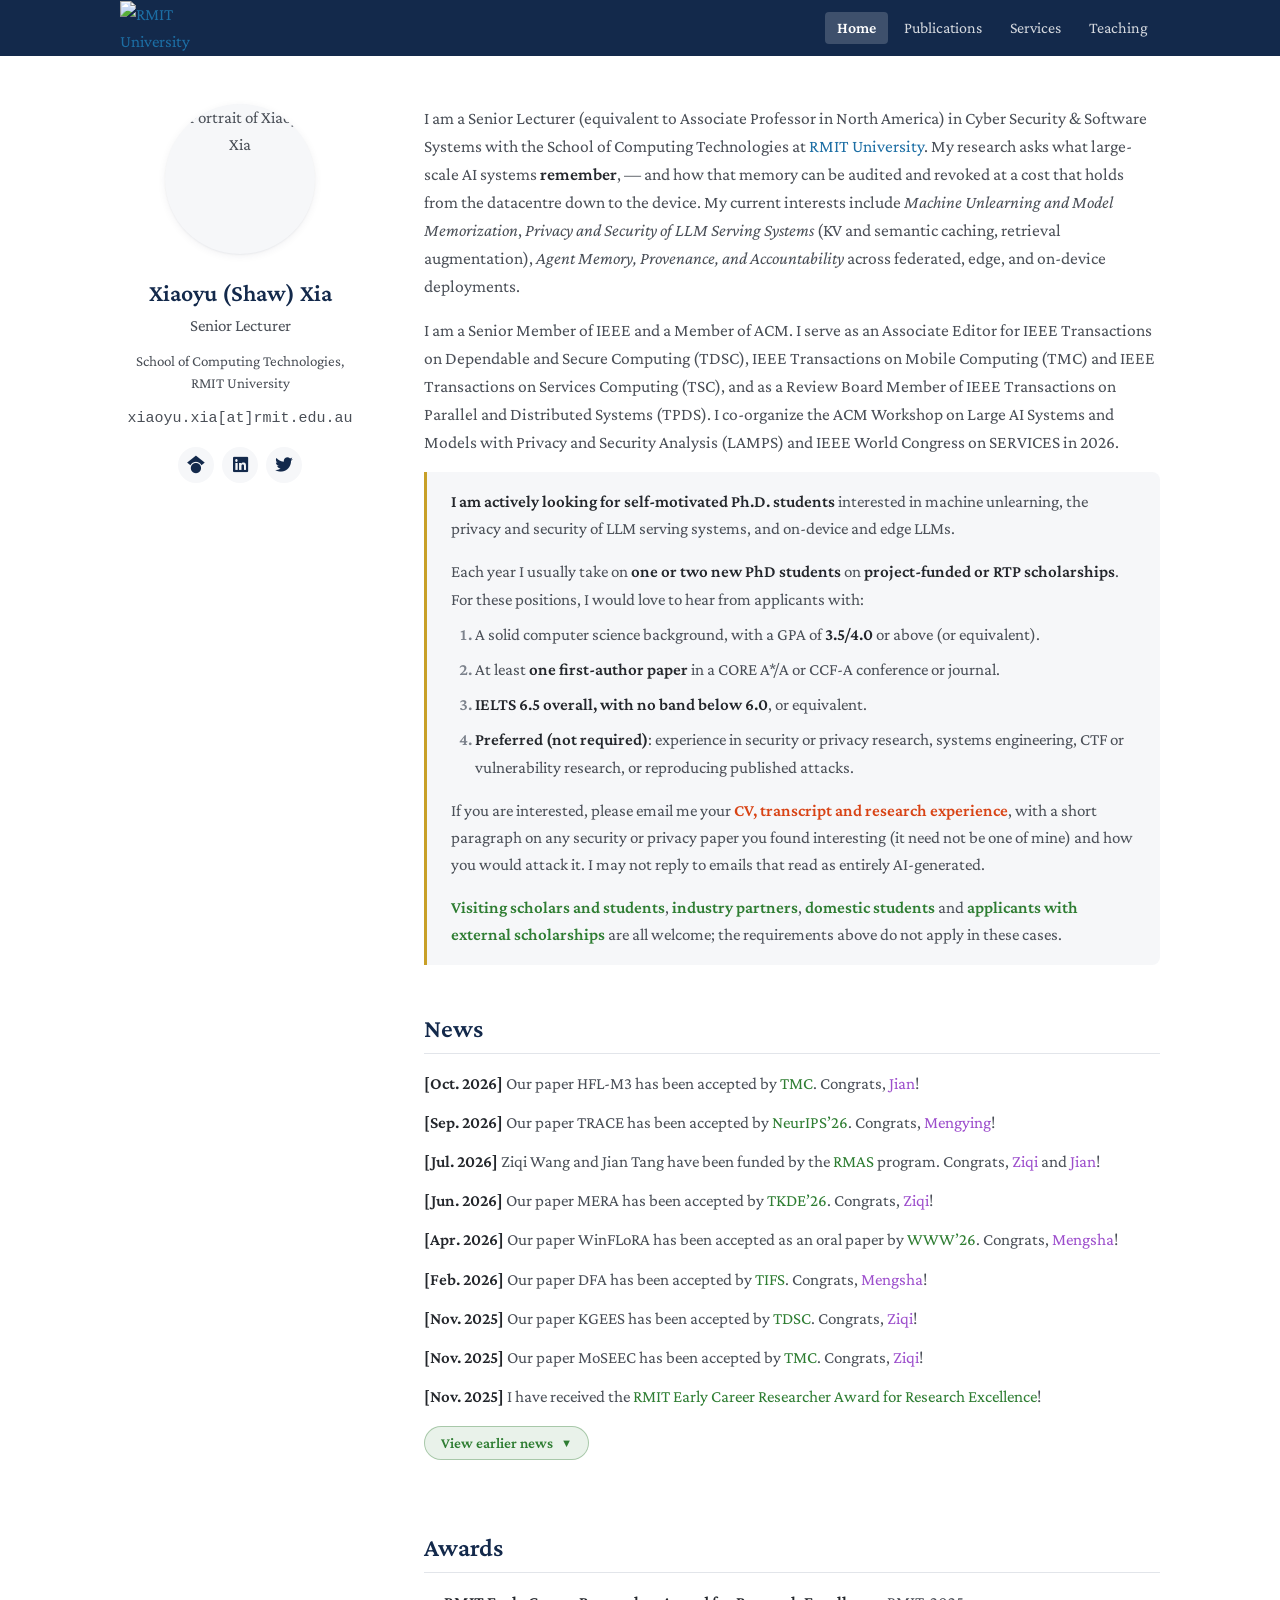
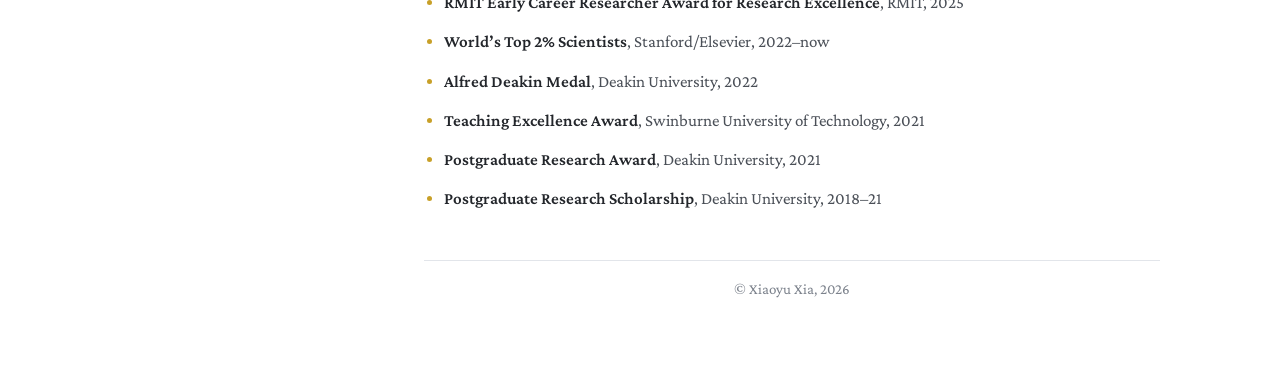
==== index.html @ c16c7c3e "student page" ====
<!DOCTYPE html>
<html lang="en-AU">
<head>
  <meta charset="utf-8">
  <meta http-equiv="X-UA-Compatible" content="IE=edge">
  <meta name="viewport" content="width=device-width, initial-scale=1">

  <title>Xiaoyu (Shaw) Xia</title>
  <meta name="description" content="Xiaoyu Xia is a Senior Lecturer at the School of Computing Technologies, RMIT University, working on system security and privacy, distributed systems, and edge computing.">
  <meta name="keywords" content="Xiaoyu Xia, Xia Xiaoyu, Shaw Xia, Xia Shaw, Xiaoyu (Shaw) Xia, RMIT University, edge computing, system security and privacy">
  <meta name="author" content="Xiaoyu Xia">

  <link rel="canonical" href="https://xiaoyushawxia.github.io/">
  <link rel="icon" type="image/png" href="./homepage_files/RMIT_coa.png">

  <link rel="preconnect" href="https://fonts.googleapis.com">
  <link rel="preconnect" href="https://fonts.gstatic.com" crossorigin>
  <link rel="stylesheet" href="https://fonts.googleapis.com/css2?family=Crimson+Pro:ital,wght@0,400;0,500;0,600;1,400;1,600&amp;family=Ubuntu+Mono&amp;display=swap">
  <link rel="stylesheet" href="https://cdnjs.cloudflare.com/ajax/libs/font-awesome/6.5.0/css/all.min.css">
  <link rel="stylesheet" href="./assets/css/site.css">

  <script>
    /* Applies a saved theme before first paint so there is no flash of the wrong palette. */
    (function () {
      try {
        var saved = localStorage.getItem('theme');
        if (saved === 'dark' || saved === 'light') {
          document.documentElement.setAttribute('data-theme', saved);
        }
      } catch (err) { /* storage blocked — fall back to the system preference */ }
    })();
  </script>
</head>

<body>
  <a class="skip-link" href="#main">Skip to main content</a>

  <nav class="topnav" aria-label="Main">
    <div class="topnav__inner">
      <div class="topnav__brands">
        <a class="topnav__brand" href="https://www.rmit.edu.au/" rel="noopener">
          <img src="./homepage_files/RMIT-white.png" alt="RMIT University">
        </a>
        <!-- SPARK-BRAND
        <a class="topnav__brand topnav__brand-spark" href="./people.html">
          <img src="./assets/brand/spark-nav.png" alt="SPARK Lab">
        </a>
        SPARK-BRAND -->
      </div>
      <div class="topnav__links">
        <a href="./index.html" aria-current="page">Home</a>
        <a href="./publications.html">Publications</a>
        <a href="./services.html">Services</a>
        <a href="./teaching.html">Teaching</a>
        <!-- SPARK-NAV
        <a href="./people.html">Students</a>
        SPARK-NAV -->
        <button type="button" class="theme-toggle" id="themeToggle" hidden
                aria-label="Switch colour theme" title="Switch colour theme">
          <svg class="theme-toggle__icon theme-toggle__icon--moon" viewBox="0 0 24 24" aria-hidden="true">
            <path d="M20 14.5A8.5 8.5 0 0 1 9.5 4a8.5 8.5 0 1 0 10.5 10.5Z"/>
          </svg>
          <svg class="theme-toggle__icon theme-toggle__icon--sun" viewBox="0 0 24 24" aria-hidden="true">
            <circle cx="12" cy="12" r="4.2"/>
            <path d="M12 2.6v2.2M12 19.2v2.2M4.2 12H2M22 12h-2.2M6.3 6.3 4.8 4.8M19.2 19.2l-1.5-1.5M17.7 6.3l1.5-1.5M4.8 19.2l1.5-1.5"/>
          </svg>
        </button>
      </div>
    </div>
  </nav>

  <div class="wrapper">

    <aside class="profile">
      <span class="profile__avatar">
        <img src="./homepage_files/xiaoyu_xia_square.jpeg" alt="Portrait of Xiaoyu Xia" width="150" height="150">
      </span>

      <h1 class="profile__name">Xiaoyu (Shaw) Xia</h1>
      <p class="profile__role">Senior Lecturer</p>

      <p class="profile__affiliation">
        School of Computing Technologies,<br>
        <a href="https://www.rmit.edu.au/" rel="noopener">RMIT University</a>
      </p>

      <p class="profile__email">
        <a href="mailto:xiaoyu.xia@rmit.edu.au">xiaoyu.xia[at]rmit.edu.au</a>
      </p>

      <div class="social-icons">
        <a href="https://scholar.google.com.au/citations?hl=en&amp;user=v-6hODoAAAAJ" rel="noopener" aria-label="Google Scholar">
          <i class="fab fa-google-scholar" aria-hidden="true"></i>
        </a>
        <a href="https://www.linkedin.com/in/xiaoyu-shaw-xia-9a0b56bb/" rel="noopener" aria-label="LinkedIn">
          <i class="fab fa-linkedin" aria-hidden="true"></i>
        </a>
        <a href="https://x.com/xiaoyu_shaw_xia" rel="noopener" aria-label="X (Twitter)">
          <i class="fab fa-twitter" aria-hidden="true"></i>
        </a>
      </div>

      <!-- Sits in the sidebar on wide screens; visitor-map.js moves it to the
           end of the main column on narrow ones, where the sidebar stacks on top. -->
      <section class="visitor-map" id="visitorMap" aria-labelledby="visitors" hidden>
        <h2 class="visitor-map__title" id="visitors">Visitors</h2>
        <figure class="visitor-map__canvas" data-visitor-canvas></figure>
        <ol class="visitor-map__ranking" data-visitor-ranking></ol>
      </section>
    </aside>

    <main class="content" id="main">

      <p class="lead">
        I am a Senior Lecturer (equivalent to Associate Professor in North America) in Cyber Security 
        &amp; Software Systems with the School of Computing Technologies at <a href="https://www.rmit.edu.au/" 
        rel="noopener">RMIT University</a>. My research asks what large-scale AI systems <strong>remember</strong>, 
        — and how that memory can be audited and revoked at a cost that holds from the datacentre down to the device. 
        My current interests include <em>Machine Unlearning and Model Memorization</em>, <em>Privacy and Security of LLM 
        Serving Systems</em> (KV and semantic caching, retrieval augmentation), <em>Agent Memory, Provenance, and 
        Accountability</em> across federated, edge, and on-device deployments.
      </p>

      <p class="lead">
        I am a Senior Member of IEEE and a Member of ACM. I serve as an Associate Editor for IEEE
        Transactions on Dependable and Secure Computing (TDSC), IEEE Transactions on Mobile Computing
        (TMC) and IEEE Transactions on Services Computing (TSC), and as a Review Board Member of IEEE
        Transactions on Parallel and Distributed Systems (TPDS). I co-organize the ACM Workshop on
        Large AI Systems and Models with Privacy and Security Analysis (LAMPS) and IEEE World Congress 
        on SERVICES in 2026.
      </p>

      <div class="callout">
        <p>
          <strong>I am actively looking for self-motivated Ph.D. students</strong> interested in
          machine unlearning, the privacy and security of LLM serving systems, and on-device and
          edge LLMs.
        </p>

        <p class="callout__lead">
          Each year I usually take on <strong>one or two new PhD students</strong> on
          <strong>project-funded or RTP scholarships</strong>. For these positions, I would love to
          hear from applicants with:
        </p>

        <ol class="callout__list">
          <li>A solid computer science background, with a GPA of <strong>3.5/4.0</strong> or above (or equivalent).</li>
          <li>At least <strong>one first-author paper</strong> in a CORE A*/A or CCF-A conference or journal.</li>
          <li><strong>IELTS 6.5 overall, with no band below 6.0</strong>, or equivalent.</li>
          <li><strong>Preferred (not required)</strong>: experience in security or privacy research, systems engineering, CTF or vulnerability research, or reproducing published attacks.</li>
        </ol>

        <p>
          If you are interested, please email me your
          <strong class="alert">CV, transcript and research experience</strong>, with a short
          paragraph on any security or privacy paper you found interesting (it need not be one of
          mine) and how you would attack it. I may not reply to emails that read as entirely
          AI-generated.
        </p>

        <p>
          <strong class="venue">Visiting scholars and students</strong>,
          <strong class="venue">industry partners</strong>,
          <strong class="venue">domestic students</strong> and
          <strong class="venue">applicants with external scholarships</strong> are all
          welcome; the requirements above do not apply in these cases.
        </p>
      </div>

      <h2 class="section-title" id="news">News</h2>

      <ul class="news-list">
        <li><span class="date">[Oct. 2026]</span> Our paper HFL-M3 has been accepted by <span class="venue">TMC</span>. Congrats, <span class="person">Jian</span>!</li>
        <li><span class="date">[Sep. 2026]</span> Our paper TRACE has been accepted by <span class="venue">NeurIPS&rsquo;26</span>. Congrats, <span class="person">Mengying</span>!</li>
        <li><span class="date">[Jul. 2026]</span> Ziqi Wang and Jian Tang have been funded by the <span class="venue">RMAS</span> program. Congrats, <span class="person">Ziqi</span> and <span class="person">Jian</span>!</li>
        <!-- <li><span class="date">[Jun. 2026]</span> I am invited to serve as a PC member for <span class="venue">USENIX Security&rsquo;27</span>.</li> -->
        <li><span class="date">[Jun. 2026]</span> Our paper MERA has been accepted by <span class="venue">TKDE&rsquo;26</span>. Congrats, <span class="person">Ziqi</span>!</li>
        <!-- <li><span class="date">[Jun. 2026]</span> I am invited to serve as an Artifact Evaluation Committee member for <span class="venue">NDSS&rsquo;27</span>.</li> -->
        <li><span class="date">[Apr. 2026]</span> Our paper WinFLoRA has been accepted as an oral paper by <span class="venue">WWW&rsquo;26</span>. Congrats, <span class="person">Mengsha</span>!</li>
        <li><span class="date">[Feb. 2026]</span> Our paper DFA has been accepted by <span class="venue">TIFS</span>. Congrats, <span class="person">Mengsha</span>!</li>
        <!-- <li><span class="date">[Dec. 2025]</span> I am invited to serve as a publicity chair for <span class="venue">IEEE Service Congress&rsquo;26</span>.</li> -->
        <li><span class="date">[Nov. 2025]</span> Our paper KGEES has been accepted by <span class="venue">TDSC</span>. Congrats, <span class="person">Ziqi</span>!</li>
        <!-- <li><span class="date">[Nov. 2025]</span> I am invited to serve as a committee member of the ISOC Fellowship Review Committee for <span class="venue">NDSS&rsquo;26</span>.</li> -->
        <li><span class="date">[Nov. 2025]</span> Our paper MoSEEC has been accepted by <span class="venue">TMC</span>. Congrats, <span class="person">Ziqi</span>!</li>
        <li><span class="date">[Nov. 2025]</span> I have received the <span class="venue">RMIT Early Career Researcher Award for Research Excellence</span>!</li>
      </ul>

      <div id="news-extra">
        <ul class="news-list">
          <!-- <li><span class="date">[Sep. 2025]</span> I am invited to serve as a PC member for <span class="venue">WWW&rsquo;26</span>.</li> -->
          <li><span class="date">[Sep. 2025]</span> I am again named in the <span class="venue">World&rsquo;s Top 2% Scientists</span> list for Distributed Computing.</li>
          <li><span class="date">[Sep. 2025]</span> Our TPDS&rsquo;23 paper CHEESE was selected for the <span class="venue">IEEE Communications Society Best Readings</span> in Privacy Preservation for Machine Learning!</li>
          <!-- <li><span class="date">[Aug. 2025]</span> I am invited to serve as a PC member for <span class="venue">PoPETS/PETS&rsquo;26</span>.</li> -->
          <li><span class="date">[Jul. 2025]</span> Our paper has been accepted by <span class="venue">RAID&rsquo;25</span>. Congrats, <span class="person">Jiachen</span>!</li>
          <!-- <li><span class="date">[May 2025]</span> I am invited to serve as a PC member for <span class="venue">RAID&rsquo;25</span>.</li> -->
          <!-- <li><span class="date">[Dec. 2024]</span> Our <strong>Discovery Project</strong> has been approved by the <span class="venue">Australian Research Council</span>!</li> -->
          <li><span class="date">[Sep. 2024]</span> I am again named in the <span class="venue">World&rsquo;s Top 2% Scientists</span> list for Distributed Computing.</li>
          <li><span class="date">[Sep. 2024]</span> Our paper has been accepted by <span class="venue">IEEE Symposium on Security and Privacy (Oakland)&rsquo;25</span>.</li>
          <!-- <li><span class="date">[Aug. 2024]</span> I am invited to serve as a PC member for <span class="venue">ACM The Web Conference (WWW)&rsquo;25</span>.</li> -->
          <li><span class="date">[Aug. 2024]</span> Our paper has been accepted by <span class="venue">IEEE Transactions on Mobile Computing (TMC)</span>.</li>
          <li><span class="date">[Feb. 2024]</span> Our paper has been accepted as an oral paper by <span class="venue">ACM The Web Conference (WWW)&rsquo;24</span>. Congrats, <span class="person">Ziqi</span>!</li>
        </ul>
      </div>

      <button type="button" id="newsToggle" class="news-toggle" aria-expanded="false" aria-controls="news-extra">
        <span id="newsToggleText">View earlier news</span>
        <span class="chevron" aria-hidden="true">&#9660;</span>
      </button>

      <h2 class="section-title" id="awards">Awards</h2>

      <ul class="stack-list">
        <li><strong>RMIT Early Career Researcher Award for Research Excellence</strong>, RMIT, 2025</li>
        <li><strong>World&rsquo;s Top 2% Scientists</strong>, Stanford/Elsevier, 2022&ndash;now</li>
        <li><strong>Alfred Deakin Medal</strong>, Deakin University, 2022</li>
        <li><strong>Teaching Excellence Award</strong>, Swinburne University of Technology, 2021</li>
        <li><strong>Postgraduate Research Award</strong>, Deakin University, 2021</li>
        <li><strong>Postgraduate Research Scholarship</strong>, Deakin University, 2018&ndash;21</li>
      </ul>

      <!-- <h2 class="section-title" id="fundings">Funded Projects</h2>

      <ul class="stack-list">
        <li><strong>Chief Investigator</strong> &middot; Privacy-aware intelligent digital twin for secure critical infrastructures. ARC Discovery Project (DP250100582, $506,636.00), Australia, 2025&ndash;27.</li>
        <li><strong>Partnership Investigator</strong> &middot; Empowering Vietnamese shrimp farming with AIoT for climate-resilient disease management. Vietnam Thematic Research Grant (VND 452,154,470.00), 2026&ndash;27.</li>
        <li><strong>Chief Investigator</strong> &middot; Med-Safe App. RMIT Blue Sky Scheme ($20,000), 2025.</li>
        <li><strong>Lead Chief Investigator</strong> &middot; Optimizing collaborative learning at the constrained edge with privacy awareness. CSIRO&ndash;RMIT Research Masters Project, Australia, 2024&ndash;25.</li>
        <li><strong>Lead Chief Investigator</strong> &middot; Enabling machine unlearning on resource-constrained devices. CCSRI SEED Funding, RMIT Centre for Cyber Security Research and Innovation, Australia, 2024.</li>
        <li><strong>Chief Investigator</strong> &middot; Empowering female cybersecurity leaders: bridging the gender gap in cybersecurity education (0000000051). Advance HE Global Impact Grants, United Kingdom, 2023&ndash;24.</li>
        <li><strong>Lead Chief Investigator</strong> &middot; Cost-effective and secure data management in edge computing. University of Southern Queensland, Australia, 2022.</li>
      </ul> -->

      <footer class="site-footer">
        <p>&copy; Xiaoyu Xia, 2026</p>
      </footer>

    </main>
  </div>

  <script src="./assets/js/visitor-map.js" defer></script>
  <script src="./assets/js/site.js" defer></script>


  <script src="./assets/js/theme.js" defer></script>

  <!-- Google tag (gtag.js) -->
  <script async src="https://www.googletagmanager.com/gtag/js?id=G-73HCP89TG6"></script>
  <script>
    window.dataLayer = window.dataLayer || [];
    function gtag() { dataLayer.push(arguments); }
    gtag('js', new Date());
    gtag('config', 'G-73HCP89TG6');
  </script>

</body>
</html>
---- assets/css/site.css ----
/* ==========================================================================
   site.css — Xiaoyu (Shaw) Xia · academic homepage
   --------------------------------------------------------------------------
   1. Design tokens
   2. Reset & base typography
   3. Top navigation
   4. Page layout (nav + sidebar + content)
   5. Profile sidebar
   6. Content blocks (headings, lists, news, awards)
   7. Publications
   8. Analytics widget
   9. Footer & utilities
   ========================================================================== */

/* ==========================================================================
   1. Design tokens
   ========================================================================== */

:root {
  /* Brand */
  --brand:          #13294b;   /* RMIT navy — nav, headings */
  --brand-soft:     #1f4374;
  --accent:         #c8a028;   /* muted gold — rules, markers */
  --link:           #1c6ea4;
  --link-hover:     #0d4b76;
  --heading:        #13294b;   /* headings & section titles */
  --spark:          #0f3d1f;   /* SPARK Lab green */
  --icon:           #13294b;   /* social icons */

  /* Ink & surfaces */
  --ink:            #4a4f57;
  --ink-strong:     #23262b;
  --ink-muted:      #7c828c;
  --surface:        #ffffff;
  --surface-2:      #f6f7f9;
  --surface-3:      #eef0f4;
  --border:         #e2e5ea;

  /* Semantic accents used in the news list */
  --venue:          #2e7d32;   /* venue / good news */
  --person:         #9c4dcc;   /* student names */
  --alert:          #d84315;   /* call-outs */

  /* Spacing scale (4 px base) */
  --space-1: 0.25rem;
  --space-2: 0.5rem;
  --space-3: 0.75rem;
  --space-4: 1rem;
  --space-5: 1.5rem;
  --space-6: 2rem;
  --space-7: 3rem;
  --space-8: 4rem;

  /* Structure */
  --page-max:   1120px;
  --gutter:     clamp(1rem, 4vw, 2.5rem);
  --sidebar-w:  240px;
  --column-gap: clamp(2rem, 5vw, 4.5rem);
  --nav-h:      56px;

  /* Shape & depth */
  --radius-sm: 4px;
  --radius:    8px;
  --radius-lg: 14px;
  --shadow-1:  0 1px 2px rgba(19, 41, 75, 0.06), 0 2px 8px rgba(19, 41, 75, 0.06);
  --shadow-2:  0 4px 10px rgba(19, 41, 75, 0.10), 0 12px 28px rgba(19, 41, 75, 0.10);

  /* Type */
  --font-body: "Crimson Pro", Georgia, "Times New Roman", serif;
  --font-mono: "Ubuntu Mono", ui-monospace, SFMono-Regular, Menlo, monospace;
  --leading:   1.6;

  color-scheme: light;
}

/*
 * Dark palette.
 *
 * The same declarations are needed under two different conditions, and CSS has
 * no way to share them across a media query and a plain selector, so the block
 * is written twice — keep the two copies in sync:
 *
 *   1. the media query serves visitors who have not picked a theme (it steps
 *      aside as soon as someone explicitly chooses light);
 *   2. the attribute selector serves an explicit choice made with the toggle,
 *      which assets/js/theme.js stores in localStorage.
 */
@media (prefers-color-scheme: dark) {
  :root:not([data-theme="light"]) {
    --brand:      #0f1723;
    --brand-soft: #1b2a3f;
    --accent:     #d9b44a;
    --link:       #56b6e6;
    --link-hover: #85cbf0;
    --heading:    #56b6e6;
    --icon:       #56b6e6;
    --spark:      #7fc08f;

    --ink:        #c9ccd3;
    --ink-strong: #eef0f4;
    --ink-muted:  #8b919b;
    --surface:    #1b1c24;
    --surface-2:  #22242e;
    --surface-3:  #2a2d39;
    --border:     #333644;

    --venue:      #6cc16f;
    --person:     #c58ae8;
    --alert:      #ff8a65;

    --shadow-1: 0 1px 2px rgba(0, 0, 0, 0.35), 0 2px 8px rgba(0, 0, 0, 0.30);
    --shadow-2: 0 4px 10px rgba(0, 0, 0, 0.40), 0 12px 28px rgba(0, 0, 0, 0.35);

    color-scheme: dark;
  }
}

:root[data-theme="dark"] {
    --brand:      #0f1723;
    --brand-soft: #1b2a3f;
    --accent:     #d9b44a;
    --link:       #56b6e6;
    --link-hover: #85cbf0;
    --heading:    #56b6e6;
    --icon:       #56b6e6;
    --spark:      #7fc08f;

    --ink:        #c9ccd3;
    --ink-strong: #eef0f4;
    --ink-muted:  #8b919b;
    --surface:    #1b1c24;
    --surface-2:  #22242e;
    --surface-3:  #2a2d39;
    --border:     #333644;

    --venue:      #6cc16f;
    --person:     #c58ae8;
    --alert:      #ff8a65;

    --shadow-1: 0 1px 2px rgba(0, 0, 0, 0.35), 0 2px 8px rgba(0, 0, 0, 0.30);
    --shadow-2: 0 4px 10px rgba(0, 0, 0, 0.40), 0 12px 28px rgba(0, 0, 0, 0.35);

    color-scheme: dark;
}

/* ==========================================================================
   2. Reset & base typography
   ========================================================================== */

*,
*::before,
*::after { box-sizing: border-box; }

html { -webkit-text-size-adjust: 100%; }

body {
  margin: 0;
  padding-top: var(--nav-h);
  background-color: var(--surface);
  color: var(--ink);
  font-family: var(--font-body);
  font-size: 1.0625rem;      /* 17px */
  font-weight: 400;
  line-height: var(--leading);
  -webkit-font-smoothing: antialiased;
}

h1, h2, h3, h4, h5, h6 {
  color: var(--heading);
  font-weight: 600;
  line-height: 1.25;
  margin: 0;
  text-wrap: balance;
}

p { margin: 0 0 var(--space-4); }

ul, ol { margin: 0 0 var(--space-5); padding-left: 1.35em; }

li { margin-bottom: var(--space-2); }
li:last-child { margin-bottom: 0; }

li::marker { color: var(--accent); }

strong { color: var(--ink-strong); font-weight: 600; }

em { font-style: italic; }

a {
  color: var(--link);
  text-decoration: none;
  transition: color 0.15s ease;
}

a:hover,
a:focus-visible { color: var(--link-hover); text-decoration: underline; }

img { max-width: 100%; height: auto; }

hr {
  border: 0;
  height: 1px;
  background: var(--border);
  margin: var(--space-6) 0;
}

code, pre { font-family: var(--font-mono); }

:focus-visible {
  outline: 2px solid var(--link);
  outline-offset: 2px;
  border-radius: var(--radius-sm);
}

.skip-link {
  position: absolute;
  left: -9999px;
  top: 0;
  z-index: 1000;
  padding: var(--space-2) var(--space-4);
  background: var(--surface);
  border: 1px solid var(--border);
  border-radius: 0 0 var(--radius) 0;
}

.skip-link:focus {
  left: 0;
}

/* ==========================================================================
   3. Top navigation
   ========================================================================== */

.topnav {
  position: fixed;
  inset: 0 0 auto 0;
  z-index: 999;
  height: var(--nav-h);
  background-color: var(--brand);
  box-shadow: 0 1px 0 rgba(255, 255, 255, 0.06);
}

.topnav__inner {
  max-width: var(--page-max);
  height: 100%;
  margin-inline: auto;
  padding-inline: var(--gutter);
  display: flex;
  align-items: center;
  justify-content: space-between;
  gap: var(--space-4);
}

.topnav__brands {
  display: flex;
  align-items: center;
  gap: var(--space-4);
}

.topnav__brand { display: inline-flex; align-items: center; }

.topnav__brand img { width: 84px; display: block; }

/* The SPARK mark sits beside the RMIT logo, separated by a hairline rule. */
.topnav__brand-spark {
  padding-left: var(--space-4);
  border-left: 1px solid rgba(255, 255, 255, 0.22);
  opacity: 0.92;
  transition: opacity 0.15s ease;
}

.topnav__brand-spark:hover { opacity: 1; }

.topnav__brand-spark img { width: auto; height: 17px; }

.topnav__links {
  display: flex;
  align-items: center;
  gap: var(--space-1);
}

.topnav__links a {
  color: rgba(255, 255, 255, 0.82);
  white-space: nowrap;
  font-size: 1rem;
  line-height: 1;
  padding: var(--space-2) var(--space-3);
  border-radius: var(--radius-sm);
  transition: background-color 0.15s ease, color 0.15s ease;
}

.topnav__links a:hover,
.topnav__links a:focus-visible {
  background-color: rgba(255, 255, 255, 0.14);
  color: #fff;
  text-decoration: none;
}

.topnav__links a[aria-current="page"] {
  background-color: rgba(255, 255, 255, 0.18);
  color: #fff;
  font-weight: 600;
}

/* Theme toggle ----------------------------------------------------------- */

.theme-toggle {
  display: inline-flex;
  align-items: center;
  justify-content: center;
  width: 2rem;
  height: 2rem;
  margin-left: var(--space-2);
  padding: 0;
  color: rgba(255, 255, 255, 0.82);
  background: transparent;
  border: 0;
  border-radius: var(--radius-sm);
  cursor: pointer;
  transition: background-color 0.15s ease, color 0.15s ease;
}

/* The class sets display, so it has to opt back out when the button is hidden. */
.theme-toggle[hidden] { display: none; }

.theme-toggle:hover,
.theme-toggle:focus-visible {
  background-color: rgba(255, 255, 255, 0.14);
  color: #fff;
}

.theme-toggle__icon {
  width: 1.05rem;
  height: 1.05rem;
  fill: none;
  stroke: currentColor;
  stroke-width: 1.8;
  stroke-linecap: round;
  stroke-linejoin: round;
}

.theme-toggle__icon--moon { fill: currentColor; stroke: none; }

/* Show the icon for the theme the button would switch *to*. */
.theme-toggle__icon--sun { display: none; }

@media (prefers-color-scheme: dark) {
  :root:not([data-theme="light"]) .theme-toggle__icon--sun  { display: block; }
  :root:not([data-theme="light"]) .theme-toggle__icon--moon { display: none; }
}

:root[data-theme="dark"] .theme-toggle__icon--sun  { display: block; }
:root[data-theme="dark"] .theme-toggle__icon--moon { display: none; }
:root[data-theme="light"] .theme-toggle__icon--sun  { display: none; }
:root[data-theme="light"] .theme-toggle__icon--moon { display: block; }

/* Space gets tight once the SPARK Lab entry joins the links: drop the RMIT
   logo first, then the SPARK mark, before the links themselves are squeezed. */
@media (max-width: 1000px) {
  .topnav__brand:not(.topnav__brand-spark) { display: none; }
  .topnav__brand-spark { padding-left: 0; border-left: 0; }
}

@media (max-width: 700px) {
  .topnav__brands { display: none; }
  .topnav__inner { justify-content: center; }
  .topnav__links a { padding: var(--space-2) var(--space-2); font-size: 0.95rem; }
}

@media (max-width: 560px) {
  /* "SPARK Lab" is the first thing to give when the bar runs out of room. */
  .nav-word { display: none; }
}

@media (max-width: 440px) {
  .topnav__links a { padding: var(--space-2) 5px; font-size: 0.875rem; }
}

/* ==========================================================================
   4. Page layout
   ========================================================================== */

.wrapper {
  max-width: var(--page-max);
  margin-inline: auto;
  padding: var(--space-7) var(--gutter) var(--space-8);
  display: grid;
  grid-template-columns: var(--sidebar-w) minmax(0, 1fr);
  column-gap: var(--column-gap);
  align-items: start;
}

.content { min-width: 0; }

/*
 * Pages that stand on their own — the SPARK Lab page — drop the profile
 * sidebar. Narrower than the full 1120px so the prose keeps a sane measure.
 */
.wrapper--full {
  grid-template-columns: minmax(0, 1fr);
  max-width: 900px;
}

/* The publication list carries wider rows and a wider filter bar. */
.wrapper--wide { max-width: 1000px; }

.content > :first-child { margin-top: 0; }

@media (max-width: 900px) {
  .wrapper {
    grid-template-columns: minmax(0, 1fr);
    row-gap: var(--space-6);
    padding-top: var(--space-6);
  }
}

/* ==========================================================================
   5. Profile sidebar
   ========================================================================== */

.profile {
  position: sticky;
  top: calc(var(--nav-h) + var(--space-6));
  text-align: center;
}

.profile__avatar {
  display: inline-block;
  width: 150px;
  height: 150px;
  margin-bottom: var(--space-4);
  border-radius: 50%;
  overflow: hidden;
  box-shadow: var(--shadow-1);
  background: var(--surface-2);
}

.profile__avatar img {
  width: 100%;
  height: 100%;
  object-fit: cover;
  display: block;
}

.profile__name {
  font-size: 1.5rem;
  font-weight: 600;
  margin-bottom: var(--space-1);
}

.profile__role {
  color: var(--ink);
  font-size: 1.0625rem;
  margin-bottom: var(--space-3);
}

.profile__affiliation {
  font-size: 0.9375rem;
  line-height: 1.45;
  margin-bottom: var(--space-3);
}

.profile__affiliation a { color: inherit; }
.profile__affiliation a:hover { color: var(--link); }

.profile__email {
  font-family: var(--font-mono);
  font-size: 0.9375rem;
  word-break: break-word;
  margin-bottom: var(--space-4);
}

.profile__email a { color: var(--ink); }
.profile__email a:hover { color: var(--link); }

.social-icons {
  display: flex;
  justify-content: center;
  gap: var(--space-2);
}

.social-icons a {
  display: inline-flex;
  align-items: center;
  justify-content: center;
  width: 2.25rem;
  height: 2.25rem;
  border-radius: 50%;
  color: var(--icon);
  font-size: 1.1rem;
  background: var(--surface-2);
  transition: transform 0.15s ease, background-color 0.15s ease, color 0.15s ease;
}

.social-icons a:hover,
.social-icons a:focus-visible {
  transform: translateY(-2px);
  background: var(--surface-3);
  color: var(--link-hover);
  text-decoration: none;
}

@media (max-width: 900px) {
  .profile {
    position: static;
    padding-bottom: var(--space-6);
    border-bottom: 1px solid var(--border);
  }
  .profile__avatar { width: 128px; height: 128px; }
}

/* ==========================================================================
   6. Content blocks
   ========================================================================== */

.section-title {
  font-size: 1.6rem;
  margin: var(--space-7) 0 var(--space-4);
  padding-bottom: var(--space-2);
  border-bottom: 1px solid var(--border);
}

.section-title:first-child { margin-top: 0; }

.subsection-title {
  font-size: 1.15rem;
  margin: var(--space-6) 0 var(--space-3);
}

.lead { font-size: 1.09375rem; }

.page-byline {
  margin: calc(-1 * var(--space-2)) 0 var(--space-5);
  color: var(--ink-muted);
  font-size: 1rem;
}

.page-byline a { color: var(--ink-strong); font-weight: 600; }
.page-byline a:hover { color: var(--link); }

.callout {
  margin: 0 0 var(--space-5);
  padding: var(--space-4) var(--space-5);
  background: var(--surface-2);
  border-left: 3px solid var(--accent);
  border-radius: 0 var(--radius) var(--radius) 0;
}

.callout > :last-child { margin-bottom: 0; }

.callout__lead { margin-bottom: var(--space-2); }

.callout__list {
  margin: 0 0 var(--space-4);
  padding-left: 1.4em;
}

.callout__list li { margin-bottom: var(--space-2); }
.callout__list li::marker { color: var(--ink-muted); font-weight: 600; }

/* Inline semantic accents (replace former inline colour styles) */
.venue  { color: var(--venue); }
.person { color: var(--person); }
.alert  { color: var(--alert); }
.date   { color: var(--ink-strong); font-weight: 600; white-space: nowrap; }

/* News list ------------------------------------------------------------- */

.news-list { list-style: none; padding-left: 0; margin-bottom: var(--space-4); }

.news-list li {
  margin-bottom: var(--space-3);
  padding-left: var(--space-5);
  text-indent: calc(-1 * var(--space-5));
}

.news-toggle {
  display: inline-flex;
  align-items: center;
  gap: var(--space-2);
  margin-bottom: var(--space-5);
  padding: var(--space-2) var(--space-4);
  font-family: inherit;
  font-size: 0.9375rem;
  font-weight: 600;
  color: var(--venue);
  background: color-mix(in srgb, var(--venue) 10%, transparent);
  border: 1px solid color-mix(in srgb, var(--venue) 35%, transparent);
  border-radius: 999px;
  cursor: pointer;
  transition: background-color 0.15s ease, color 0.15s ease;
}

.news-toggle:hover {
  color: #fff;
  background: var(--venue);
}

.news-toggle .chevron {
  font-size: 0.7rem;
  transition: transform 0.2s ease;
}

.news-toggle[aria-expanded="true"] .chevron { transform: rotate(180deg); }

#news-extra { display: none; }
#news-extra.is-open { display: block; }

/* Plain reference lists (awards, funding, services, teaching) ------------ */

.stack-list { padding-left: 1.15em; }

.stack-list li { margin-bottom: var(--space-3); }

/* ==========================================================================
   7. Publications
   ========================================================================== */

.pub-scholar {
  font-family: var(--font-body);
  font-size: 0.9375rem;
  font-weight: 500;
  white-space: nowrap;
  padding: 0.15em 0.7em;
  border: 1px solid var(--border);
  border-radius: 999px;
  vertical-align: middle;
}

.pub-scholar:hover {
  border-color: var(--link);
  text-decoration: none;
}

.section-title { display: flex; flex-wrap: wrap; align-items: baseline; gap: var(--space-3); }

.publications { margin-bottom: var(--space-6); }

.publications ol.bibliography {
  list-style: none;
  padding: 0;
  margin: 0;
}

.publications ol.bibliography > li { margin-bottom: var(--space-4); }

.pub-row {
  display: grid;
  grid-template-columns: 240px minmax(0, 1fr);
  gap: var(--space-5);
  align-items: center;
  padding: var(--space-4);
  border: 1px solid transparent;
  border-radius: var(--radius-lg);
  transition: background-color 0.15s ease, border-color 0.15s ease, box-shadow 0.15s ease;
}

.pub-row:hover {
  background: var(--surface-2);
  border-color: var(--border);
  box-shadow: var(--shadow-1);
}

.pub-thumb { position: relative; }

.pub-thumb .teaser {
  display: block;
  width: 100%;
  aspect-ratio: 16 / 9;
  object-fit: contain;
  padding: 4px;
  background: var(--surface-2);
  border: 1px solid var(--border);
  border-radius: var(--radius);
}

.badge {
  position: absolute;
  top: var(--space-2);
  left: var(--space-2);
  display: inline-block;
  padding: 0.2em 0.55em;
  font-family: var(--font-body);
  font-size: 0.75rem;
  font-weight: 700;
  line-height: 1.3;
  letter-spacing: 0.02em;
  color: #fff;
  background-color: var(--brand-soft);
  border-radius: var(--radius-sm);
  box-shadow: var(--shadow-1);
  white-space: nowrap;
}

.pub-meta { min-width: 0; }

.pub-meta > * { margin: 0; }

.pub-meta .title {
  font-size: 1.0625rem;
  font-weight: 600;
  color: var(--ink-strong);
  line-height: 1.35;
  margin-bottom: var(--space-1);
}

.pub-meta .title a { color: inherit; }
.pub-meta .title a:hover { color: var(--link); }

.pub-meta .author {
  font-size: 0.96875rem;
  line-height: 1.5;
  margin-bottom: var(--space-1);
}

.pub-meta .author strong { color: var(--ink-strong); }

.pub-meta .periodical {
  font-size: 0.9375rem;
  color: var(--ink-muted);
}

.pub-links {
  margin-top: var(--space-2);
  display: flex;
  flex-wrap: wrap;
  gap: var(--space-2);
}

.pub-links a.btn {
  font-size: 0.85rem;
  line-height: 1;
  padding: 0.35em 0.7em;
  color: var(--ink);
  border: 1px solid var(--border);
  border-radius: 999px;
}

.pub-links a.btn:hover {
  color: var(--link);
  border-color: var(--link);
  text-decoration: none;
}

@media (max-width: 700px) {
  .pub-row {
    grid-template-columns: minmax(0, 1fr);
    gap: var(--space-3);
  }
  .pub-thumb .teaser { aspect-ratio: 16 / 8; }
}

/* Topic filter ----------------------------------------------------------- */

.pub-filter {
  margin: 0 0 var(--space-6);
  padding: var(--space-4) var(--space-5);
  background: var(--surface-2);
  border-radius: var(--radius-lg);
}

.pub-filter[hidden] { display: none; }

.pub-filter__row {
  display: grid;
  grid-template-columns: minmax(0, max-content) minmax(0, 1fr);
  align-items: baseline;
  gap: var(--space-2) var(--space-4);
  padding: var(--space-2) 0;
  border-bottom: 1px solid var(--border);
}

.pub-filter__row:last-of-type { border-bottom: 0; }

.pub-filter__chips {
  display: flex;
  flex-wrap: wrap;
  gap: 6px;
}

.pub-filter__chips--note {
  color: var(--ink-muted);
  font-size: 0.9375rem;
  align-self: center;
}

.pub-filter__pillar,
.pub-filter__chip {
  font-family: inherit;
  font-size: 0.9375rem;
  line-height: 1.3;
  text-align: left;
  color: var(--ink);
  background: transparent;
  border: 1px solid var(--border);
  border-radius: 999px;
  padding: 0.32em 0.8em;
  cursor: pointer;
  transition: color 0.15s ease, background-color 0.15s ease, border-color 0.15s ease;
}

.pub-filter__pillar {
  justify-self: start;
  white-space: nowrap;
  font-weight: 600;
  color: var(--heading);
  border-color: transparent;
  padding-left: 0.5em;
}

.pub-filter__pillar:hover,
.pub-filter__chip:hover {
  border-color: var(--link);
  color: var(--link);
}

.pub-filter__pillar.is-active,
.pub-filter__chip.is-active {
  color: #fff;
  background: var(--brand-soft);
  border-color: var(--brand-soft);
}

@media (prefers-color-scheme: dark) {
  :root:not([data-theme="light"]) .pub-filter__pillar.is-active,
  :root:not([data-theme="light"]) .pub-filter__chip.is-active {
    color: var(--surface);
    background: var(--link);
    border-color: var(--link);
  }
}

:root[data-theme="dark"] .pub-filter__pillar.is-active,
:root[data-theme="dark"] .pub-filter__chip.is-active {
  color: var(--surface);
  background: var(--link);
  border-color: var(--link);
}

.pub-filter__count {
  font-variant-numeric: tabular-nums;
  opacity: 0.75;
}

.pub-filter__count::before { content: "("; }
.pub-filter__count::after  { content: ")"; }

.pub-filter__status {
  margin: var(--space-3) 0 0;
  font-size: 0.9375rem;
  color: var(--ink-muted);
}

.pub-filter__status:empty { display: none; }

@media (max-width: 700px) {
  .pub-filter { padding: var(--space-3) var(--space-4); }
  .pub-filter__row { grid-template-columns: minmax(0, 1fr); }
  .pub-filter__pillar { padding-left: 0.85em; }
}

/* Topic tags on each entry ----------------------------------------------- */

.pub-topics {
  display: flex;
  flex-wrap: wrap;
  gap: var(--space-2);
}

.pub-topic {
  font-size: 0.8125rem;
  line-height: 1.4;
  color: var(--ink-muted);
  padding: 0.1em 0.6em;
  border: 1px solid var(--border);
  border-radius: 999px;
}

.pub-topic-section[hidden],
.pub-pillar[hidden],
.pub-venue-view[hidden] { display: none; }

/* Default view: the same papers listed by venue type (built by publications.js). */
.pub-venue:first-child .pillar-title { margin-top: var(--space-2); }
.publications .pub-venue ol.bibliography { margin-top: var(--space-4); }

/* Pillar and topic headings ---------------------------------------------- */

.page-theme {
  margin: 0 0 var(--space-5);
  padding: var(--space-4) var(--space-5);
  background: var(--surface-2);
  border-left: 3px solid var(--accent);
  border-radius: 0 var(--radius) var(--radius) 0;
}

.page-theme__label {
  margin: 0 0 var(--space-1);
  font-size: 0.8125rem;
  font-weight: 600;
  letter-spacing: 0.09em;
  text-transform: uppercase;
  color: var(--ink-muted);
}

.page-theme__name {
  margin: 0;
  font-size: 1.3rem;
  font-weight: 600;
  line-height: 1.25;
  color: var(--heading);
}

.page-theme__span {
  margin: var(--space-1) 0 0;
  font-size: 0.9375rem;
  color: var(--ink-muted);
}

.pillar-title {
  font-size: 1.25rem;
  letter-spacing: 0.04em;
  text-transform: uppercase;
  color: var(--ink-muted);
  margin: var(--space-7) 0 0;
  padding-bottom: var(--space-2);
  border-bottom: 2px solid var(--border);
}

.pillar-sub {
  margin: var(--space-2) 0 0;
  color: var(--ink-muted);
  font-size: 0.9375rem;
  font-style: italic;
}

.pub-pillar:first-child .pillar-title { margin-top: var(--space-2); }

.pub-topic-section .subsection-title {
  font-size: 1.15rem;
  margin: var(--space-5) 0 var(--space-3);
}

/* "also: ..." marks a paper that belongs to a second topic as well. */
.pub-topics { margin-top: var(--space-2); }

/* ==========================================================================
   7b. SPARK Lab page
   ========================================================================== */

.lab-hero {
  margin-bottom: var(--space-7);
  padding-bottom: var(--space-6);
  border-bottom: 1px solid var(--border);
}

.lab-hero__logo {
  display: block;
  margin-bottom: var(--space-5);
}

.lab-hero__logo img {
  display: block;
  width: 100%;
  max-width: 340px;
  height: auto;
}

.lab-hero__blurb {
  margin: 0;
  font-size: 1.09375rem;
  max-width: 60ch;
}

/* Research themes ------------------------------------------------------- */

.theme-grid {
  display: grid;
  grid-template-columns: repeat(auto-fit, minmax(190px, 1fr));
  gap: var(--space-4);
  list-style: none;
  margin: 0 0 var(--space-6);
  padding: 0;
}

.theme {
  margin: 0;
  padding: var(--space-4) var(--space-5);
  background: var(--surface-2);
  border-radius: var(--radius-lg);
  border-top: 3px solid var(--spark);
}

.theme__name {
  margin: 0 0 var(--space-2);
  font-size: 1.05rem;
  letter-spacing: 0.06em;
  text-transform: uppercase;
  color: var(--spark);
}

.theme p {
  margin: 0;
  font-size: 0.96875rem;
}

/* Members --------------------------------------------------------------- */

.lab-lead {
  margin: 0 0 var(--space-3);
  font-size: 0.8125rem;
  font-weight: 600;
  letter-spacing: 0.09em;
  text-transform: uppercase;
  color: var(--ink-muted);
}

/* A sub-heading that follows a grid (e.g. "Visiting Students" under Students). */
.member-grid + .lab-lead { margin-top: var(--space-6); }

.member-grid {
  display: grid;
  grid-template-columns: repeat(auto-fill, minmax(180px, 1fr));
  gap: var(--space-5);
  list-style: none;
  margin: 0 0 var(--space-6);
  padding: 0;
}

.member {
  margin: 0;
  text-align: center;
}

/* The group lead reads better as one wide card than as a lone grid cell. */
.member-grid--lead { grid-template-columns: minmax(0, 1fr); }

.member-grid--lead .member {
  display: grid;
  grid-template-columns: 112px minmax(0, 1fr);
  grid-template-rows: repeat(4, auto);
  align-content: center;
  column-gap: var(--space-5);
  text-align: left;
  padding: var(--space-5);
  background: var(--surface-2);
  border-radius: var(--radius-lg);
}

.member-grid--lead .member__photo {
  grid-column: 1;
  grid-row: 1 / -1;
  align-self: center;
  margin: 0;
}

.member-grid--lead .member__name,
.member-grid--lead .member__role,
.member-grid--lead .member__focus,
.member-grid--lead .member__links { grid-column: 2; }

.member-grid--lead .member__links { justify-content: flex-start; }

@media (max-width: 560px) {
  .member-grid--lead .member {
    grid-template-columns: minmax(0, 1fr);
    grid-template-rows: auto;
    justify-items: center;
    text-align: center;
    row-gap: var(--space-2);
  }
  .member-grid--lead .member__photo,
  .member-grid--lead .member__name,
  .member-grid--lead .member__role,
  .member-grid--lead .member__focus,
  .member-grid--lead .member__links {
    grid-column: 1;
    grid-row: auto;
  }
  .member-grid--lead .member__links { justify-content: center; }
}

.member__photo {
  display: block;
  width: 112px;
  height: 112px;
  margin: 0 auto var(--space-3);
  border-radius: 50%;
  object-fit: cover;
  background: var(--surface-2);
  box-shadow: var(--shadow-1);
}

.member__name {
  margin: 0 0 2px;
  font-size: 1.0625rem;
  font-weight: 600;
}

.member__name a { color: inherit; }
.member__name a:hover { color: var(--link); }

.member__role {
  margin: 0 0 var(--space-2);
  font-size: 0.9375rem;
  color: var(--ink-muted);
}

.member__focus {
  margin: 0;
  font-size: 0.9375rem;
  line-height: 1.45;
}

.member__links {
  display: flex;
  justify-content: center;
  gap: var(--space-3);
  margin: var(--space-2) 0 0;
  font-size: 0.875rem;
}

/* Alumni ---------------------------------------------------------------- */

.alumni-list {
  list-style: none;
  margin: 0 0 var(--space-6);
  padding: 0;
}

.alumnus {
  display: grid;
  grid-template-columns: minmax(140px, auto) minmax(0, 1fr);
  gap: 0 var(--space-4);
  margin: 0;
  padding: var(--space-3) 0;
  border-bottom: 1px solid var(--border);
}

.alumnus:last-child { border-bottom: 0; }

.alumnus__name { font-weight: 600; color: var(--ink-strong); }

.alumnus__detail { font-size: 0.96875rem; }

.alumnus__next {
  grid-column: 2;
  font-size: 0.9375rem;
  color: var(--ink-muted);
}

.alumnus--empty {
  display: block;
  color: var(--ink-muted);
  border-bottom: 0;
  padding-top: 0;
}

@media (max-width: 560px) {
  .alumnus { grid-template-columns: minmax(0, 1fr); }
  .alumnus__next { grid-column: 1; }
}

/* ==========================================================================
   8. Visitor map
   ========================================================================== */

.visitor-map {
  --map-ocean:  #f3f6fa;
  --map-land:   #dde3ec;
  --map-border: #f3f6fa;
  --map-bubble: var(--link);
  margin-bottom: var(--space-6);
}

@media (prefers-color-scheme: dark) {
  :root:not([data-theme="light"]) .visitor-map {
    --map-ocean:  #1f212b;
    --map-land:   #333849;
    --map-border: #1f212b;
  }
}

:root[data-theme="dark"] .visitor-map {
    --map-ocean:  #1f212b;
    --map-land:   #333849;
    --map-border: #1f212b;
}

.visitor-map__note {
  margin: 0;
  color: var(--ink-muted);
  font-size: 0.8125rem;
  line-height: 1.45;
}

.visitor-map__note code {
  padding: 0 0.3em;
  font-size: 0.95em;
  background: var(--surface-3);
  border-radius: var(--radius-sm);
  word-break: break-all;
}

/*
 * A narrow vertical block: heading, map, then the top-ten list. On wide
 * screens it sits under the profile in the sidebar; below 900px the script
 * moves it to the end of the main column.
 */
.visitor-map { text-align: left; }
.profile .visitor-map { margin: var(--space-7) 0 0; }

.visitor-map__title {
  margin: 0 0 var(--space-3);
  padding-bottom: var(--space-2);
  border-bottom: 1px solid var(--border);
  font-size: 0.8125rem;
  font-weight: 600;
  letter-spacing: 0.09em;
  text-transform: uppercase;
  color: var(--ink-muted);
}

.visitor-map__canvas {
  margin: 0;
  padding: var(--space-1);
  background: var(--map-ocean);
  border-radius: var(--radius);
}

.visitor-map__svg { display: block; width: 100%; height: auto; }

.visitor-map__land { fill: var(--map-land); }

.visitor-map__borders {
  fill: none;
  stroke: var(--map-border);
  stroke-width: 0.8;
  stroke-linejoin: round;
}

.visitor-map__bubble {
  fill: var(--map-bubble);
  fill-opacity: 0.55;
  stroke: var(--map-bubble);
  stroke-width: 1.2;
  cursor: default;
  transform-box: fill-box;
  transform-origin: center;
  transition: fill-opacity 0.15s ease, stroke-width 0.15s ease, transform 0.15s ease;
}

.visitor-map__bubble:hover,
.visitor-map__bubble:focus,
.visitor-map__bubble.is-active {
  fill-opacity: 0.9;
  stroke-width: 2;
  transform: scale(1.12);
  outline: none;
}

/* Ranking ---------------------------------------------------------------- */

.visitor-map__ranking {
  display: grid;
  gap: 2px;
  list-style: none;
  margin: var(--space-3) 0 0;
  padding: 0;
  font-size: 0.8125rem;
}

.visitor-map__row {
  display: grid;
  grid-template-columns: 20px minmax(0, 1fr) auto;
  align-items: center;
  column-gap: var(--space-2);
  row-gap: 3px;
  margin: 0;
  padding: 3px var(--space-1);
  border-radius: var(--radius-sm);
  line-height: 1.3;
  transition: background-color 0.15s ease;
}

.visitor-map__row:hover,
.visitor-map__row.is-active { background: var(--surface-2); }

.visitor-map__flag {
  width: 20px;
  height: 15px;
  border-radius: 2px;
  object-fit: cover;
  box-shadow: 0 0 0 1px var(--border);
}

.visitor-map__flag--blank { box-shadow: none; }

.visitor-map__country {
  overflow: hidden;
  text-overflow: ellipsis;
  white-space: nowrap;
}

.visitor-map__value {
  text-align: right;
  font-weight: 600;
  font-variant-numeric: tabular-nums;
}

.visitor-map__bar {
  grid-column: 2 / -1;
  display: block;
  height: 2px;
  border-radius: 999px;
  background: var(--surface-3);
  overflow: hidden;
}

.visitor-map__bar-fill {
  display: block;
  height: 100%;
  border-radius: inherit;
  background: var(--map-bubble);
  opacity: 0.75;
}

/* Narrow screens: the block lives at the end of the main column. */
.content .visitor-map { margin: var(--space-7) 0 var(--space-6); }

@media (min-width: 520px) and (max-width: 900px) {
  .content .visitor-map__ranking {
    grid-template-columns: repeat(2, minmax(0, 1fr));
    column-gap: var(--space-5);
  }
}

@media (prefers-reduced-motion: reduce) {
  .visitor-map__bubble, .visitor-map__row { transition: none; }
}

/* ==========================================================================
   9. Footer & utilities
   ========================================================================== */

.site-footer {
  margin-top: var(--space-7);
  padding-top: var(--space-4);
  border-top: 1px solid var(--border);
  color: var(--ink-muted);
  font-size: 0.9375rem;
  text-align: center;
}

.visually-hidden {
  position: absolute;
  width: 1px;
  height: 1px;
  margin: -1px;
  padding: 0;
  overflow: hidden;
  clip: rect(0 0 0 0);
  white-space: nowrap;
  border: 0;
}

@media print {
  .topnav, .news-toggle, .visitor-map, .skip-link, .theme-toggle, .pub-filter { display: none !important; }
  body { padding-top: 0; font-size: 11pt; color: #000; }
  .wrapper { display: block; max-width: none; padding: 0; }
  .profile { position: static; text-align: left; margin-bottom: 1.5rem; }
  .pub-row { break-inside: avoid; }
}
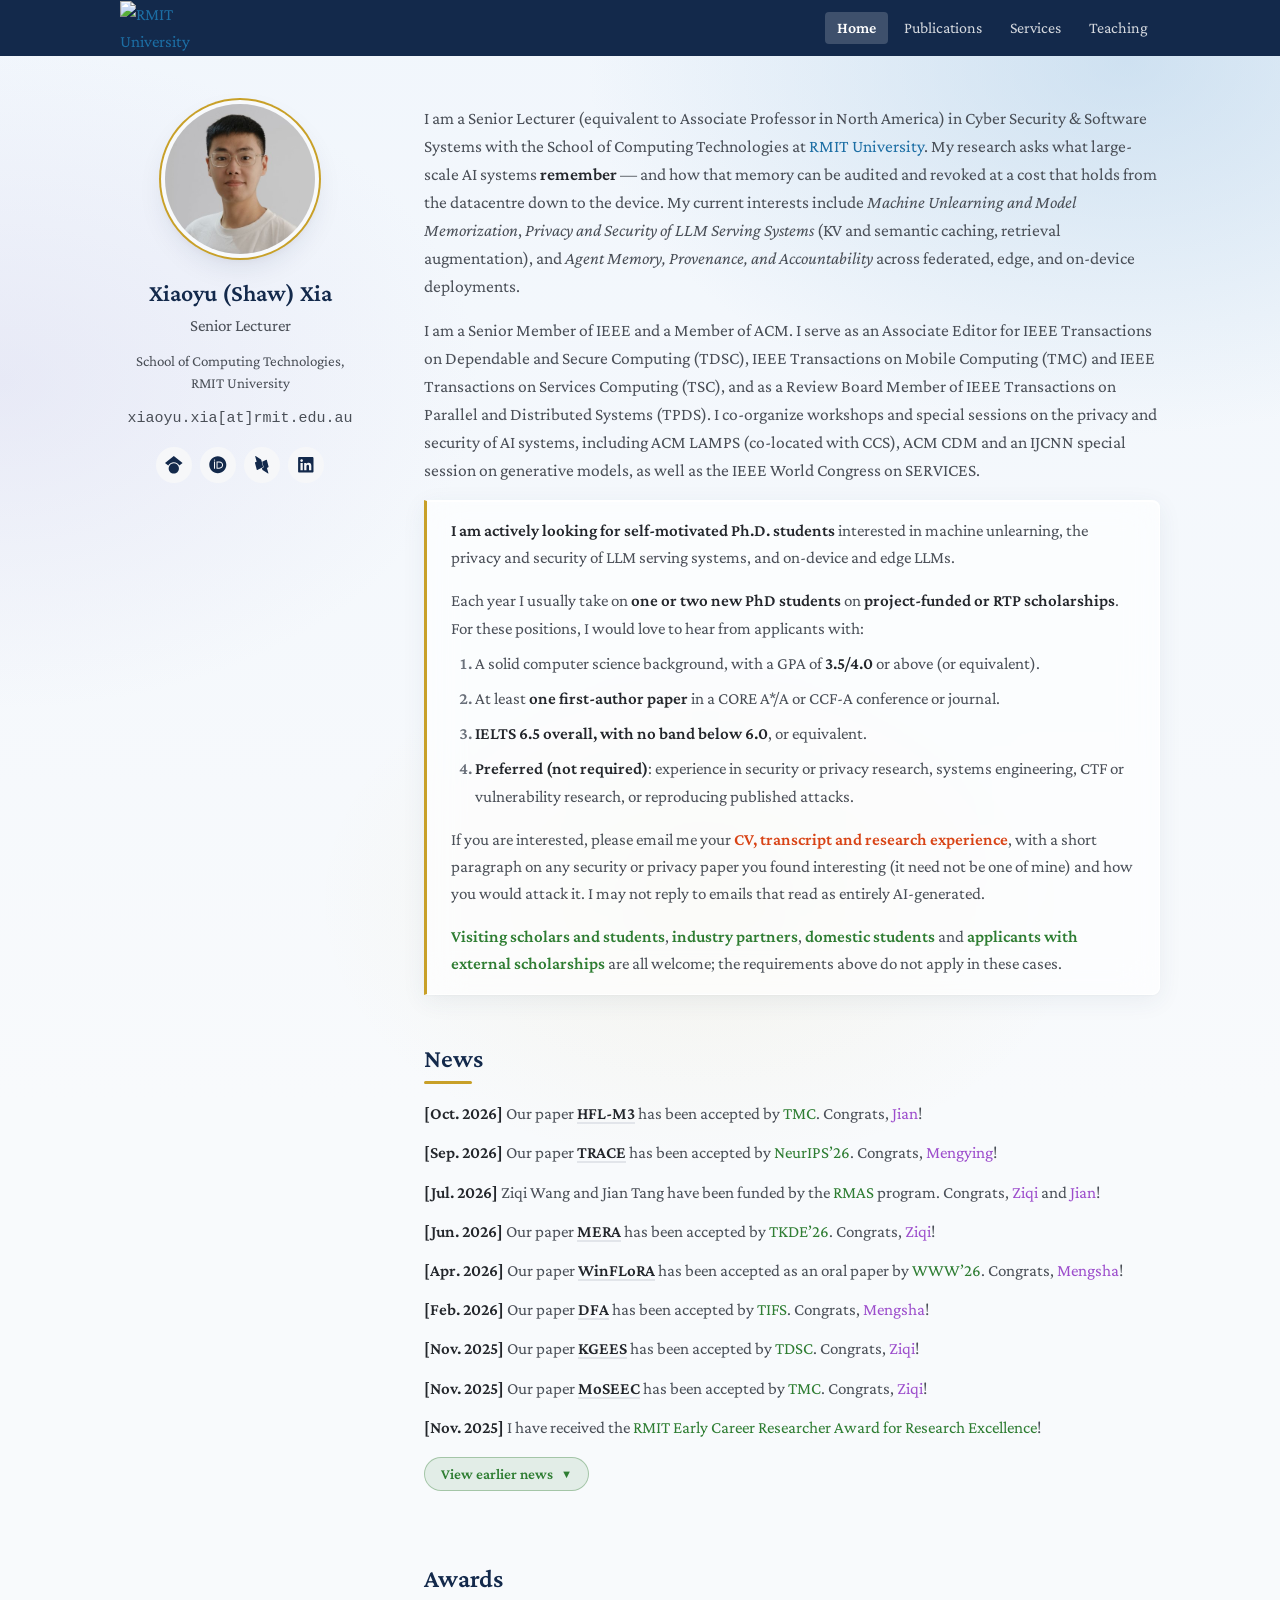
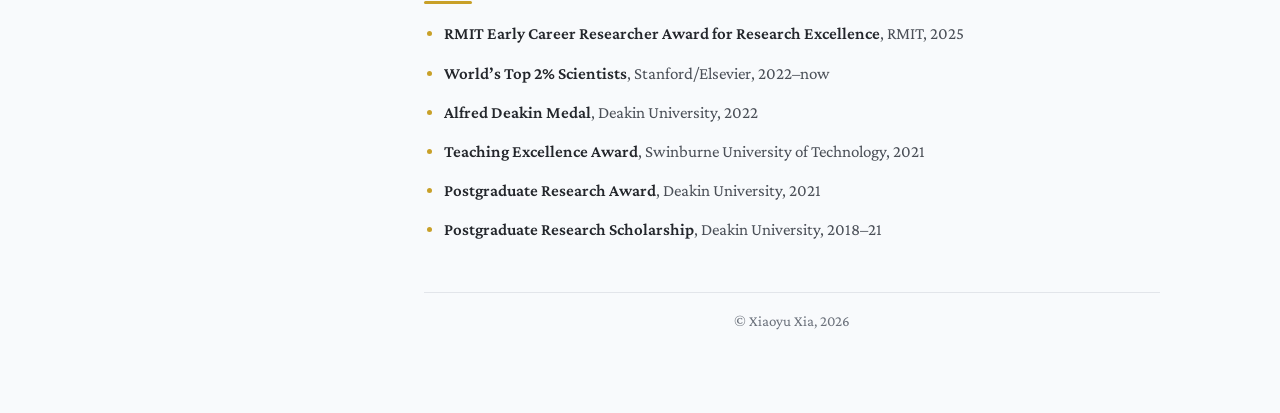
==== commit b2779fba: "update style" ====
--- a/index.html
+++ b/index.html
@@ -6,18 +6,25 @@
   <meta name="viewport" content="width=device-width, initial-scale=1">
 
   <title>Xiaoyu (Shaw) Xia</title>
-  <meta name="description" content="Xiaoyu Xia is a Senior Lecturer at the School of Computing Technologies, RMIT University, working on system security and privacy, distributed systems, and edge computing.">
+  <meta name="description" content="Xiaoyu (Shaw) Xia is a Senior Lecturer at RMIT University working on what large-scale AI systems remember: machine unlearning, the privacy and security of LLM serving systems, and agent memory, from the datacentre to the device.">
   <meta name="keywords" content="Xiaoyu Xia, Xia Xiaoyu, Shaw Xia, Xia Shaw, Xiaoyu (Shaw) Xia, RMIT University, edge computing, system security and privacy">
   <meta name="author" content="Xiaoyu Xia">
 
   <link rel="canonical" href="https://xiaoyushawxia.github.io/">
+  <meta property="og:type" content="profile">
+  <meta property="og:site_name" content="Xiaoyu (Shaw) Xia">
+  <meta property="og:title" content="Xiaoyu (Shaw) Xia">
+  <meta property="og:description" content="Xiaoyu (Shaw) Xia is a Senior Lecturer at RMIT University working on what large-scale AI systems remember: machine unlearning, the privacy and security of LLM serving systems, and agent memory, from the datacentre to the device.">
+  <meta property="og:url" content="https://xiaoyushawxia.github.io/">
+  <meta property="og:image" content="https://xiaoyushawxia.github.io/homepage_files/xiaoyu_xia_square.jpeg">
+  <meta property="og:image:alt" content="Portrait of Xiaoyu Xia">
+  <meta name="twitter:card" content="summary">
   <link rel="icon" type="image/png" href="./homepage_files/RMIT_coa.png">
 
   <link rel="preconnect" href="https://fonts.googleapis.com">
   <link rel="preconnect" href="https://fonts.gstatic.com" crossorigin>
   <link rel="stylesheet" href="https://fonts.googleapis.com/css2?family=Crimson+Pro:ital,wght@0,400;0,500;0,600;1,400;1,600&amp;family=Ubuntu+Mono&amp;display=swap">
-  <link rel="stylesheet" href="https://cdnjs.cloudflare.com/ajax/libs/font-awesome/6.5.0/css/all.min.css">
-  <link rel="stylesheet" href="./assets/css/site.css">
+  <link rel="stylesheet" href="./assets/css/site.css?v=20261115">
 
   <script>
     /* Applies a saved theme before first paint so there is no flash of the wrong palette. */
@@ -29,6 +36,43 @@
         }
       } catch (err) { /* storage blocked — fall back to the system preference */ }
     })();
+  </script>
+  <script type="application/ld+json">
+  {
+    "@context": "https://schema.org",
+    "@type": "Person",
+    "name": "Xiaoyu Xia",
+    "alternateName": [
+      "Xiaoyu (Shaw) Xia",
+      "Shaw Xia"
+    ],
+    "jobTitle": "Senior Lecturer",
+    "worksFor": {
+      "@type": "CollegeOrUniversity",
+      "name": "RMIT University",
+      "url": "https://www.rmit.edu.au/"
+    },
+    "affiliation": {
+      "@type": "Organization",
+      "name": "School of Computing Technologies, RMIT University"
+    },
+    "url": "https://xiaoyushawxia.github.io/",
+    "image": "https://xiaoyushawxia.github.io/homepage_files/xiaoyu_xia_square.jpeg",
+    "knowsAbout": [
+      "Machine unlearning",
+      "Model memorization",
+      "Privacy and security of LLM serving systems",
+      "Agent memory",
+      "Edge computing",
+      "Distributed systems"
+    ],
+    "sameAs": [
+      "https://scholar.google.com.au/citations?user=v-6hODoAAAAJ",
+      "https://orcid.org/0000-0003-3526-3217",
+      "https://dblp.org/pid/207/5756-1.html",
+      "https://www.linkedin.com/in/xiaoyu-shaw-xia-9a0b56bb/"
+    ]
+  }
   </script>
 </head>
 
@@ -88,15 +132,19 @@
         <a href="mailto:xiaoyu.xia@rmit.edu.au">xiaoyu.xia[at]rmit.edu.au</a>
       </p>
 
+      <!-- Icons inlined as SVG: Google Scholar, ORCID and LinkedIn from Font Awesome Free (CC BY 4.0); dblp from Simple Icons (CC0). -->
       <div class="social-icons">
-        <a href="https://scholar.google.com.au/citations?hl=en&amp;user=v-6hODoAAAAJ" rel="noopener" aria-label="Google Scholar">
-          <i class="fab fa-google-scholar" aria-hidden="true"></i>
-        </a>
-        <a href="https://www.linkedin.com/in/xiaoyu-shaw-xia-9a0b56bb/" rel="noopener" aria-label="LinkedIn">
-          <i class="fab fa-linkedin" aria-hidden="true"></i>
-        </a>
-        <a href="https://x.com/xiaoyu_shaw_xia" rel="noopener" aria-label="X (Twitter)">
-          <i class="fab fa-twitter" aria-hidden="true"></i>
+        <a href="https://scholar.google.com.au/citations?hl=en&amp;user=v-6hODoAAAAJ" rel="noopener" aria-label="Google Scholar" title="Google Scholar">
+          <svg class="icon" viewBox="0 0 512 512" aria-hidden="true" focusable="false"><path d="M390.9 298.5c0 0 0 .1 .1 .1c9.2 19.4 14.4 41.1 14.4 64C405.3 445.1 338.5 512 256 512s-149.3-66.9-149.3-149.3c0-22.9 5.2-44.6 14.4-64h0c1.7-3.6 3.6-7.2 5.6-10.7c4.4-7.6 9.4-14.7 15-21.3c27.4-32.6 68.5-53.3 114.4-53.3c33.6 0 64.6 11.1 89.6 29.9c9.1 6.9 17.4 14.7 24.8 23.5c5.6 6.6 10.6 13.8 15 21.3c2 3.4 3.8 7 5.5 10.5zm26.4-18.8c-30.1-58.4-91-98.4-161.3-98.4s-131.2 40-161.3 98.4L0 202.7 256 0 512 202.7l-94.7 77.1z"/></svg>
+        </a>
+        <a href="https://orcid.org/0000-0003-3526-3217" rel="noopener" aria-label="ORCID" title="ORCID">
+          <svg class="icon" viewBox="0 0 512 512" aria-hidden="true" focusable="false"><path d="M294.75 188.19h-45.920V342h47.47c67.62 0 83.12-51.34 83.12-76.91 0-41.640-26.54-76.9-84.67-76.9zM256 8C119 8 8 119 8 256s111 248 248 248 248-111 248-248S393 8 256 8zm-80.79 360.76h-29.84v-207.5h29.84zm-14.92-231.14a19.57 19.57 0 1 1 19.57-19.57 19.64 19.64 0 0 1-19.570 19.57zM300 369h-81V161.26h80.6c76.73 0 110.44 54.83 110.44 103.85C410 318.39 368.38 369 300 369z"/></svg>
+        </a>
+        <a href="https://dblp.org/pid/207/5756-1.html" rel="noopener" aria-label="DBLP" title="DBLP">
+          <svg class="icon" viewBox="0 0 24 24" aria-hidden="true" focusable="false"><path d="M3.075.002c-.096.013-.154.092-.094.31L4.97 7.73 3.1 8.6s-.56.26-.4.85l2.45 9.159s.16.59.72.33l6.169-2.869 1.3-.61s.52-.24.42-.79l-.01-.06-1.13-4.22-.658-2.45-.672-2.49v-.04s-.16-.59-.84-1L3.5.141s-.265-.16-.425-.139zM18.324 5.03a.724.724 0 0 0-.193.06l-5.602 2.6.862 3.2 1.09 4.08.01.06c.05.47-.411.79-.411.79l-1.88.87.5 1.89.04.1c.07.17.28.6.81.91l6.950 4.269s.68.41.52-.17l-1.981-7.4 1.861-.86s.56-.26.4-.85L18.85 5.42s-.116-.452-.526-.39z"/></svg>
+        </a>
+        <a href="https://www.linkedin.com/in/xiaoyu-shaw-xia-9a0b56bb/" rel="noopener" aria-label="LinkedIn" title="LinkedIn">
+          <svg class="icon" viewBox="0 0 448 512" aria-hidden="true" focusable="false"><path d="M416 32H31.9C14.3 32 0 46.5 0 64.3v383.4C0 465.5 14.3 480 31.9 480H416c17.6 0 32-14.5 32-32.3V64.3c0-17.8-14.4-32.3-32-32.3zM135.4 416H69V202.2h66.5V416zm-33.2-243c-21.3 0-38.5-17.3-38.5-38.5S80.9 96 102.2 96c21.2 0 38.5 17.3 38.5 38.5 0 21.3-17.2 38.5-38.5 38.5zm282.1 243h-66.4V312c0-24.8-.5-56.7-34.5-56.7-34.6 0-39.9 27-39.9 54.9V416h-66.4V202.2h63.7v29.2h.9c8.9-16.8 30.6-34.5 62.9-34.5 67.2 0 79.7 44.3 79.7 101.9V416z"/></svg>
         </a>
       </div>
 
@@ -114,10 +162,10 @@
       <p class="lead">
         I am a Senior Lecturer (equivalent to Associate Professor in North America) in Cyber Security 
         &amp; Software Systems with the School of Computing Technologies at <a href="https://www.rmit.edu.au/" 
-        rel="noopener">RMIT University</a>. My research asks what large-scale AI systems <strong>remember</strong>, 
+        rel="noopener">RMIT University</a>. My research asks what large-scale AI systems <strong>remember</strong> 
         — and how that memory can be audited and revoked at a cost that holds from the datacentre down to the device. 
         My current interests include <em>Machine Unlearning and Model Memorization</em>, <em>Privacy and Security of LLM 
-        Serving Systems</em> (KV and semantic caching, retrieval augmentation), <em>Agent Memory, Provenance, and 
+        Serving Systems</em> (KV and semantic caching, retrieval augmentation), and <em>Agent Memory, Provenance, and 
         Accountability</em> across federated, edge, and on-device deployments.
       </p>
 
@@ -125,9 +173,10 @@
         I am a Senior Member of IEEE and a Member of ACM. I serve as an Associate Editor for IEEE
         Transactions on Dependable and Secure Computing (TDSC), IEEE Transactions on Mobile Computing
         (TMC) and IEEE Transactions on Services Computing (TSC), and as a Review Board Member of IEEE
-        Transactions on Parallel and Distributed Systems (TPDS). I co-organize the ACM Workshop on
-        Large AI Systems and Models with Privacy and Security Analysis (LAMPS) and IEEE World Congress 
-        on SERVICES in 2026.
+        Transactions on Parallel and Distributed Systems (TPDS). I co-organize workshops and
+        special sessions on the privacy and security of AI systems, including ACM LAMPS (co-located
+        with CCS), ACM CDM and an IJCNN special session on generative models, as well as the IEEE
+        World Congress on SERVICES.
       </p>
 
       <div class="callout">
@@ -170,18 +219,18 @@
       <h2 class="section-title" id="news">News</h2>
 
       <ul class="news-list">
-        <li><span class="date">[Oct. 2026]</span> Our paper HFL-M3 has been accepted by <span class="venue">TMC</span>. Congrats, <span class="person">Jian</span>!</li>
-        <li><span class="date">[Sep. 2026]</span> Our paper TRACE has been accepted by <span class="venue">NeurIPS&rsquo;26</span>. Congrats, <span class="person">Mengying</span>!</li>
+        <li><span class="date">[Oct. 2026]</span> Our paper <a class="news-paper" href="./publications.html#hfl-m3-tmc26">HFL-M3</a> has been accepted by <span class="venue">TMC</span>. Congrats, <span class="person">Jian</span>!</li>
+        <li><span class="date">[Sep. 2026]</span> Our paper <a class="news-paper" href="./publications.html#trace-neurips26">TRACE</a> has been accepted by <span class="venue">NeurIPS&rsquo;26</span>. Congrats, <span class="person">Mengying</span>!</li>
         <li><span class="date">[Jul. 2026]</span> Ziqi Wang and Jian Tang have been funded by the <span class="venue">RMAS</span> program. Congrats, <span class="person">Ziqi</span> and <span class="person">Jian</span>!</li>
         <!-- <li><span class="date">[Jun. 2026]</span> I am invited to serve as a PC member for <span class="venue">USENIX Security&rsquo;27</span>.</li> -->
-        <li><span class="date">[Jun. 2026]</span> Our paper MERA has been accepted by <span class="venue">TKDE&rsquo;26</span>. Congrats, <span class="person">Ziqi</span>!</li>
+        <li><span class="date">[Jun. 2026]</span> Our paper <a class="news-paper" href="./publications.html#mera-tkde26">MERA</a> has been accepted by <span class="venue">TKDE&rsquo;26</span>. Congrats, <span class="person">Ziqi</span>!</li>
         <!-- <li><span class="date">[Jun. 2026]</span> I am invited to serve as an Artifact Evaluation Committee member for <span class="venue">NDSS&rsquo;27</span>.</li> -->
-        <li><span class="date">[Apr. 2026]</span> Our paper WinFLoRA has been accepted as an oral paper by <span class="venue">WWW&rsquo;26</span>. Congrats, <span class="person">Mengsha</span>!</li>
-        <li><span class="date">[Feb. 2026]</span> Our paper DFA has been accepted by <span class="venue">TIFS</span>. Congrats, <span class="person">Mengsha</span>!</li>
+        <li><span class="date">[Apr. 2026]</span> Our paper <a class="news-paper" href="./publications.html#winflora-www26">WinFLoRA</a> has been accepted as an oral paper by <span class="venue">WWW&rsquo;26</span>. Congrats, <span class="person">Mengsha</span>!</li>
+        <li><span class="date">[Feb. 2026]</span> Our paper <a class="news-paper" href="./publications.html#dfa-tifs26">DFA</a> has been accepted by <span class="venue">TIFS</span>. Congrats, <span class="person">Mengsha</span>!</li>
         <!-- <li><span class="date">[Dec. 2025]</span> I am invited to serve as a publicity chair for <span class="venue">IEEE Service Congress&rsquo;26</span>.</li> -->
-        <li><span class="date">[Nov. 2025]</span> Our paper KGEES has been accepted by <span class="venue">TDSC</span>. Congrats, <span class="person">Ziqi</span>!</li>
+        <li><span class="date">[Nov. 2025]</span> Our paper <a class="news-paper" href="./publications.html#kgees-tdsc26">KGEES</a> has been accepted by <span class="venue">TDSC</span>. Congrats, <span class="person">Ziqi</span>!</li>
         <!-- <li><span class="date">[Nov. 2025]</span> I am invited to serve as a committee member of the ISOC Fellowship Review Committee for <span class="venue">NDSS&rsquo;26</span>.</li> -->
-        <li><span class="date">[Nov. 2025]</span> Our paper MoSEEC has been accepted by <span class="venue">TMC</span>. Congrats, <span class="person">Ziqi</span>!</li>
+        <li><span class="date">[Nov. 2025]</span> Our paper <a class="news-paper" href="./publications.html#moseec-tmc26">MoSEEC</a> has been accepted by <span class="venue">TMC</span>. Congrats, <span class="person">Ziqi</span>!</li>
         <li><span class="date">[Nov. 2025]</span> I have received the <span class="venue">RMIT Early Career Researcher Award for Research Excellence</span>!</li>
       </ul>
 
@@ -189,16 +238,16 @@
         <ul class="news-list">
           <!-- <li><span class="date">[Sep. 2025]</span> I am invited to serve as a PC member for <span class="venue">WWW&rsquo;26</span>.</li> -->
           <li><span class="date">[Sep. 2025]</span> I am again named in the <span class="venue">World&rsquo;s Top 2% Scientists</span> list for Distributed Computing.</li>
-          <li><span class="date">[Sep. 2025]</span> Our TPDS&rsquo;23 paper CHEESE was selected for the <span class="venue">IEEE Communications Society Best Readings</span> in Privacy Preservation for Machine Learning!</li>
+          <li><span class="date">[Sep. 2025]</span> Our TPDS&rsquo;23 paper <a class="news-paper" href="./publications.html#cheese-tpds23">CHEESE</a> was selected for the <span class="venue">IEEE Communications Society Best Readings</span> in Privacy Preservation for Machine Learning!</li>
           <!-- <li><span class="date">[Aug. 2025]</span> I am invited to serve as a PC member for <span class="venue">PoPETS/PETS&rsquo;26</span>.</li> -->
-          <li><span class="date">[Jul. 2025]</span> Our paper has been accepted by <span class="venue">RAID&rsquo;25</span>. Congrats, <span class="person">Jiachen</span>!</li>
+          <li><span class="date">[Jul. 2025]</span> Our <a class="news-paper" href="./publications.html#unsupervised-backdoor-detection-raid25">paper</a> has been accepted by <span class="venue">RAID&rsquo;25</span>. Congrats, <span class="person">Jiachen</span>!</li>
           <!-- <li><span class="date">[May 2025]</span> I am invited to serve as a PC member for <span class="venue">RAID&rsquo;25</span>.</li> -->
           <!-- <li><span class="date">[Dec. 2024]</span> Our <strong>Discovery Project</strong> has been approved by the <span class="venue">Australian Research Council</span>!</li> -->
           <li><span class="date">[Sep. 2024]</span> I am again named in the <span class="venue">World&rsquo;s Top 2% Scientists</span> list for Distributed Computing.</li>
-          <li><span class="date">[Sep. 2024]</span> Our paper has been accepted by <span class="venue">IEEE Symposium on Security and Privacy (Oakland)&rsquo;25</span>.</li>
+          <li><span class="date">[Sep. 2024]</span> Our paper <a class="news-paper" href="./publications.html#cause-sp25">CAUSE</a> has been accepted by <span class="venue">IEEE Symposium on Security and Privacy (Oakland)&rsquo;25</span>.</li>
           <!-- <li><span class="date">[Aug. 2024]</span> I am invited to serve as a PC member for <span class="venue">ACM The Web Conference (WWW)&rsquo;25</span>.</li> -->
-          <li><span class="date">[Aug. 2024]</span> Our paper has been accepted by <span class="venue">IEEE Transactions on Mobile Computing (TMC)</span>.</li>
-          <li><span class="date">[Feb. 2024]</span> Our paper has been accepted as an oral paper by <span class="venue">ACM The Web Conference (WWW)&rsquo;24</span>. Congrats, <span class="person">Ziqi</span>!</li>
+          <li><span class="date">[Aug. 2024]</span> Our paper <a class="news-paper" href="./publications.html#edgeshield-tmc24">EdgeShield</a> has been accepted by <span class="venue">IEEE Transactions on Mobile Computing (TMC)</span>.</li>
+          <li><span class="date">[Feb. 2024]</span> Our paper <a class="news-paper" href="./publications.html#gees-www24">GEES</a> has been accepted as an oral paper by <span class="venue">ACM The Web Conference (WWW)&rsquo;24</span>. Congrats, <span class="person">Ziqi</span>!</li>
         </ul>
       </div>
 
@@ -237,11 +286,11 @@
     </main>
   </div>
 
-  <script src="./assets/js/visitor-map.js" defer></script>
-  <script src="./assets/js/site.js" defer></script>
-
-
-  <script src="./assets/js/theme.js" defer></script>
+  <script src="./assets/js/visitor-map.js?v=20261115" defer></script>
+  <script src="./assets/js/site.js?v=20261115" defer></script>
+
+
+  <script src="./assets/js/theme.js?v=20261115" defer></script>
 
   <!-- Google tag (gtag.js) -->
   <script async src="https://www.googletagmanager.com/gtag/js?id=G-73HCP89TG6"></script>
@@ -249,7 +298,9 @@
     window.dataLayer = window.dataLayer || [];
     function gtag() { dataLayer.push(arguments); }
     gtag('js', new Date());
+    // Both GA properties receive every page, so either one sees the whole site.
     gtag('config', 'G-73HCP89TG6');
+    gtag('config', 'G-F05BQXBV2R');
   </script>
 
 </body>
--- a/assets/css/site.css
+++ b/assets/css/site.css
@@ -30,7 +30,7 @@
   /* Ink & surfaces */
   --ink:            #4a4f57;
   --ink-strong:     #23262b;
-  --ink-muted:      #7c828c;
+  --ink-muted:      #6b717b;   /* 4.7:1 on the page background */
   --surface:        #ffffff;
   --surface-2:      #f6f7f9;
   --surface-3:      #eef0f4;
@@ -492,6 +492,14 @@
   transition: transform 0.15s ease, background-color 0.15s ease, color 0.15s ease;
 }
 
+/* Inline SVG icons (no icon font): sized by the link's font-size, coloured by its text colour. */
+.social-icons .icon {
+  display: block;
+  width: 1em;
+  height: 1em;
+  fill: currentColor;
+}
+
 .social-icons a:hover,
 .social-icons a:focus-visible {
   transform: translateY(-2px);
@@ -565,6 +573,22 @@
 .date   { color: var(--ink-strong); font-weight: 600; white-space: nowrap; }
 
 /* News list ------------------------------------------------------------- */
+
+/* Paper names in the news link to the paper on the Publications page. */
+.news-paper {
+  color: var(--ink-strong);
+  font-weight: 600;
+  text-decoration: underline;
+  text-decoration-color: var(--border);
+  text-decoration-thickness: 2px;
+  text-underline-offset: 3px;
+}
+
+.news-paper:hover,
+.news-paper:focus-visible {
+  color: var(--link);
+  text-decoration-color: currentColor;
+}
 
 .news-list { list-style: none; padding-left: 0; margin-bottom: var(--space-4); }
 
@@ -939,6 +963,21 @@
 .pub-topic-section .subsection-title {
   font-size: 1.15rem;
   margin: var(--space-5) 0 var(--space-3);
+}
+
+/* Papers can be linked to directly (publications.html#trace-neurips26); the
+   linked one clears the fixed nav and glows briefly so the eye finds it. */
+.publications ol.bibliography > li { scroll-margin-top: calc(var(--nav-h) + var(--space-5)); }
+
+.pub-row.is-target { animation: pub-target 2.4s ease-out 1; }
+
+@keyframes pub-target {
+  0%, 35% { background: var(--glass-bg, var(--surface-2)); border-color: var(--accent); box-shadow: 0 0 0 3px rgba(200, 160, 40, 0.25); }
+  100%    { background: transparent; border-color: transparent; box-shadow: none; }
+}
+
+@media (prefers-reduced-motion: reduce) {
+  .pub-row.is-target { animation: none; border-color: var(--accent); }
 }
 
 /* "also: ..." marks a paper that belongs to a second topic as well. */
@@ -1364,7 +1403,101 @@
   border: 0;
 }
 
+/* ==========================================================================
+   10. Page atmosphere — soft colour glows behind the page, frosted panels
+       (after the components so it can restyle their backgrounds)
+   ========================================================================== */
+
+:root {
+  --page-bg:      #f8fafc;
+  --page-top:     #f1f6fc;
+  --glow-1:       rgba(158, 196, 226, 0.42);   /* blue, top right */
+  --glow-2:       rgba(206, 204, 234, 0.32);   /* lavender, upper left */
+  --glow-3:       rgba(200, 160, 40, 0.07);    /* a breath of RMIT gold */
+  --glass-bg:     rgba(255, 255, 255, 0.66);
+  --glass-border: rgba(255, 255, 255, 0.95);
+  --glass-shadow: inset 0 1px 0 #fff, 0 6px 24px rgba(45, 75, 101, 0.07), 0 1px 3px rgba(45, 75, 101, 0.03);
+}
+
+/* Keep these two dark blocks identical (system preference / manual toggle). */
+@media (prefers-color-scheme: dark) {
+  :root:not([data-theme="light"]) {
+    --page-bg:      #17181f;
+    --page-top:     #1b2130;
+    --glow-1:       rgba(66, 120, 180, 0.24);
+    --glow-2:       rgba(120, 110, 190, 0.16);
+    --glow-3:       rgba(217, 180, 74, 0.05);
+    --glass-bg:     rgba(34, 36, 46, 0.62);
+    --glass-border: rgba(255, 255, 255, 0.06);
+    --glass-shadow: inset 0 1px 0 rgba(255, 255, 255, 0.04), 0 6px 24px rgba(0, 0, 0, 0.35);
+  }
+}
+
+:root[data-theme="dark"] {
+    --page-bg:      #17181f;
+    --page-top:     #1b2130;
+    --glow-1:       rgba(66, 120, 180, 0.24);
+    --glow-2:       rgba(120, 110, 190, 0.16);
+    --glow-3:       rgba(217, 180, 74, 0.05);
+    --glass-bg:     rgba(34, 36, 46, 0.62);
+    --glass-border: rgba(255, 255, 255, 0.06);
+    --glass-shadow: inset 0 1px 0 rgba(255, 255, 255, 0.04), 0 6px 24px rgba(0, 0, 0, 0.35);
+}
+
+body {
+  background-color: var(--page-bg);
+  background-image:
+    radial-gradient(720px 500px at 88% 60px,  var(--glow-1), transparent 75%),
+    radial-gradient(640px 440px at 0% 380px,  var(--glow-2), transparent 75%),
+    radial-gradient(520px 360px at 55% 900px, var(--glow-3), transparent 75%),
+    linear-gradient(180deg, var(--page-top) 0, var(--page-bg) 1100px);
+  background-repeat: no-repeat;
+}
+
+/* Frosted panels: the glows show softly through them. */
+.callout,
+.pub-filter,
+.page-theme,
+.theme,
+.visitor-map__canvas {
+  background: var(--glass-bg);
+  border: 1px solid var(--glass-border);
+  box-shadow: var(--glass-shadow);
+  -webkit-backdrop-filter: blur(18px) saturate(1.3);
+  backdrop-filter: blur(18px) saturate(1.3);
+}
+
+/* The call-out and research-line block keep their gold left rule. */
+.callout,
+.page-theme { border-left: 3px solid var(--accent); }
+
+.visitor-map { --map-ocean: transparent; }
+
+/* Gold accents: a ring round the portrait and a short rule under each heading. */
+.profile__avatar {
+  box-shadow: 0 0 0 4px var(--page-bg), 0 0 0 6px var(--accent), var(--shadow-2);
+}
+
+.section-title {
+  position: relative;
+  border-bottom: 0;
+  padding-bottom: 0.6rem;
+}
+
+.section-title::after {
+  content: "";
+  position: absolute;
+  left: 0;
+  bottom: 0;
+  width: 48px;
+  height: 3px;
+  border-radius: 2px;
+  background: var(--accent);
+}
+
 @media print {
+  body { background: none; }
+  .callout, .pub-filter, .page-theme, .theme { box-shadow: none; backdrop-filter: none; }
   .topnav, .news-toggle, .visitor-map, .skip-link, .theme-toggle, .pub-filter { display: none !important; }
   body { padding-top: 0; font-size: 11pt; color: #000; }
   .wrapper { display: block; max-width: none; padding: 0; }
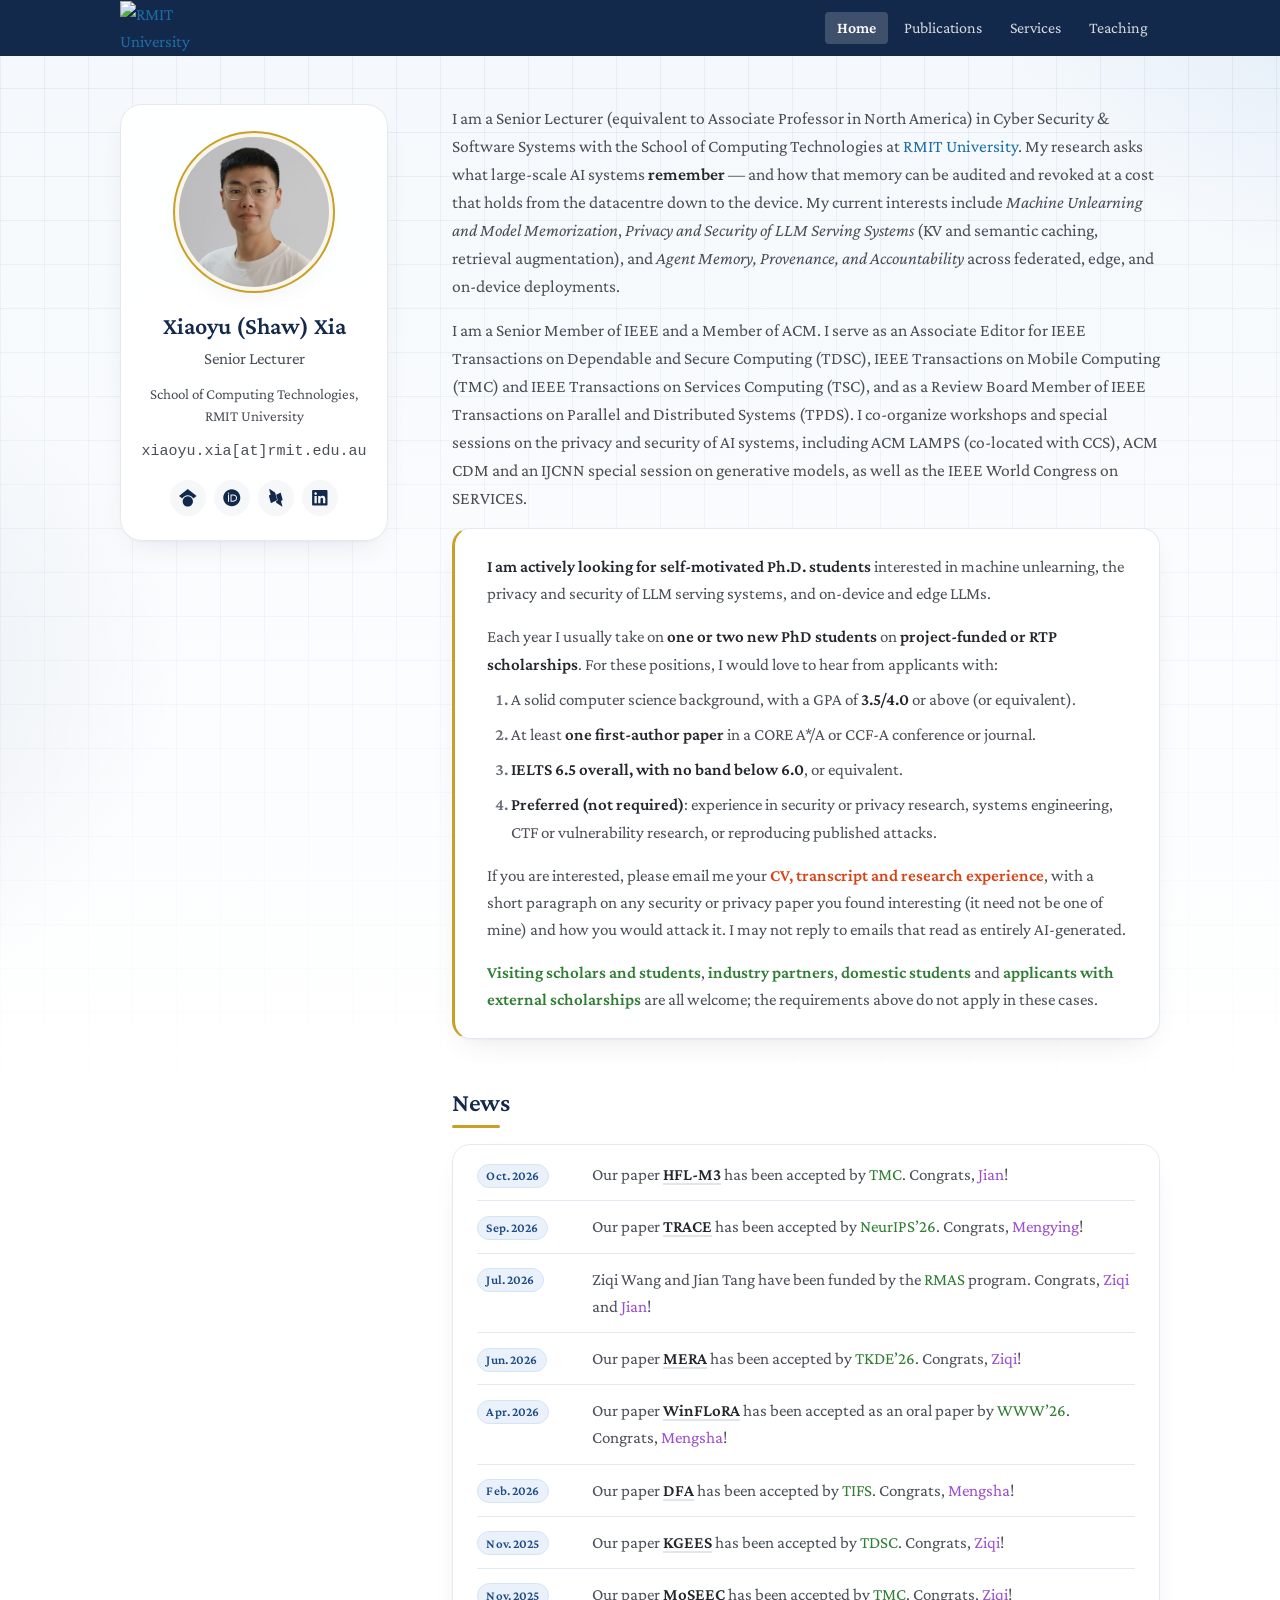
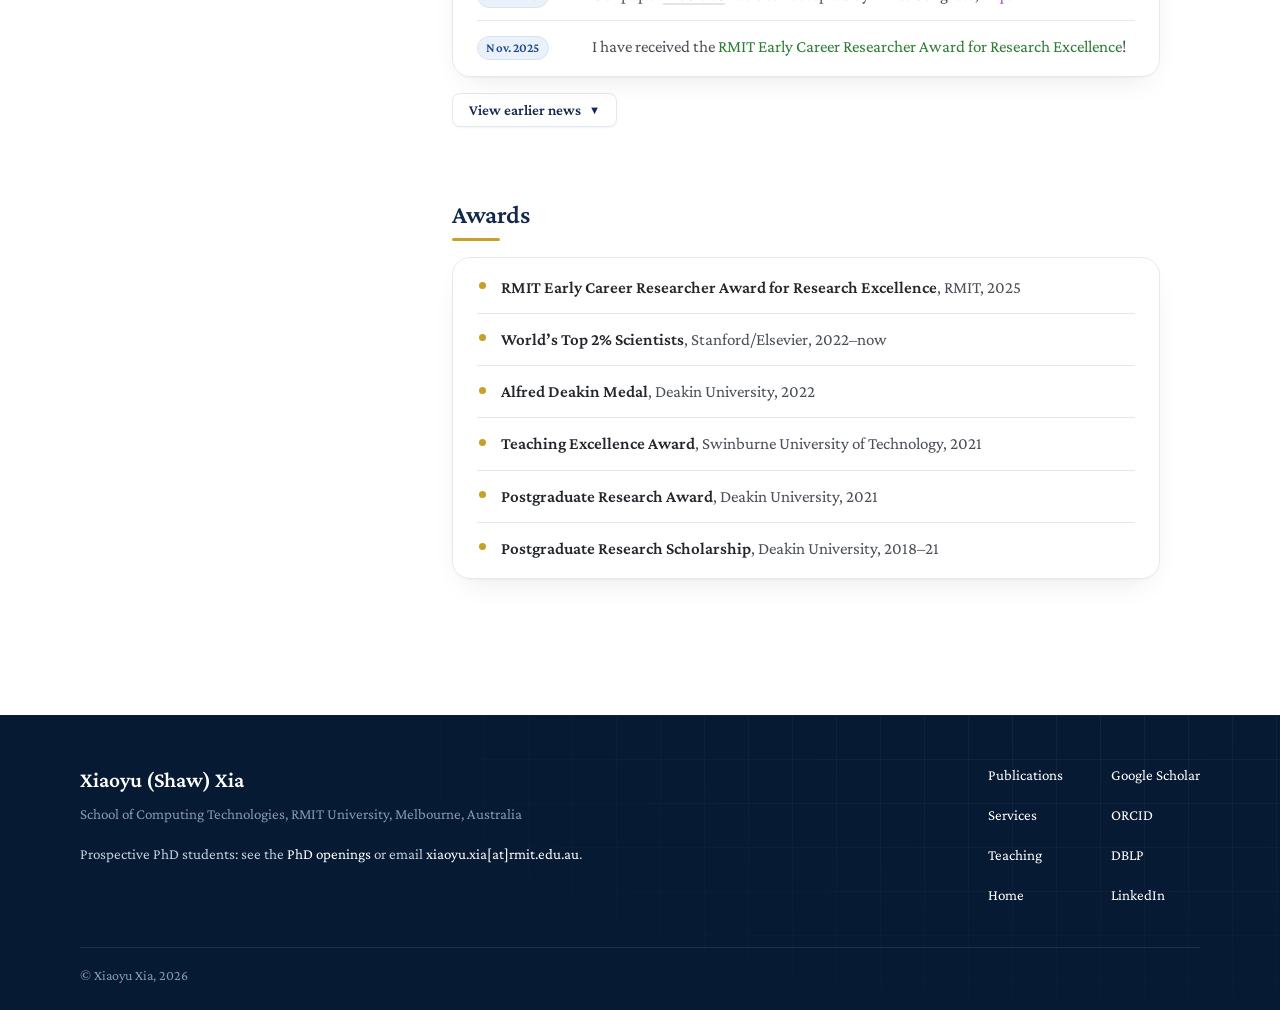
==== commit b3a445d5: "new style" ====
--- a/index.html
+++ b/index.html
@@ -24,7 +24,7 @@
   <link rel="preconnect" href="https://fonts.googleapis.com">
   <link rel="preconnect" href="https://fonts.gstatic.com" crossorigin>
   <link rel="stylesheet" href="https://fonts.googleapis.com/css2?family=Crimson+Pro:ital,wght@0,400;0,500;0,600;1,400;1,600&amp;family=Ubuntu+Mono&amp;display=swap">
-  <link rel="stylesheet" href="./assets/css/site.css?v=20261115">
+  <link rel="stylesheet" href="./assets/css/site.css?v=20261117">
 
   <script>
     /* Applies a saved theme before first paint so there is no flash of the wrong palette. */
@@ -179,7 +179,7 @@
         World Congress on SERVICES.
       </p>
 
-      <div class="callout">
+      <div class="callout" id="openings">
         <p>
           <strong>I am actively looking for self-motivated Ph.D. students</strong> interested in
           machine unlearning, the privacy and security of LLM serving systems, and on-device and
@@ -219,35 +219,35 @@
       <h2 class="section-title" id="news">News</h2>
 
       <ul class="news-list">
-        <li><span class="date">[Oct. 2026]</span> Our paper <a class="news-paper" href="./publications.html#hfl-m3-tmc26">HFL-M3</a> has been accepted by <span class="venue">TMC</span>. Congrats, <span class="person">Jian</span>!</li>
-        <li><span class="date">[Sep. 2026]</span> Our paper <a class="news-paper" href="./publications.html#trace-neurips26">TRACE</a> has been accepted by <span class="venue">NeurIPS&rsquo;26</span>. Congrats, <span class="person">Mengying</span>!</li>
-        <li><span class="date">[Jul. 2026]</span> Ziqi Wang and Jian Tang have been funded by the <span class="venue">RMAS</span> program. Congrats, <span class="person">Ziqi</span> and <span class="person">Jian</span>!</li>
-        <!-- <li><span class="date">[Jun. 2026]</span> I am invited to serve as a PC member for <span class="venue">USENIX Security&rsquo;27</span>.</li> -->
-        <li><span class="date">[Jun. 2026]</span> Our paper <a class="news-paper" href="./publications.html#mera-tkde26">MERA</a> has been accepted by <span class="venue">TKDE&rsquo;26</span>. Congrats, <span class="person">Ziqi</span>!</li>
-        <!-- <li><span class="date">[Jun. 2026]</span> I am invited to serve as an Artifact Evaluation Committee member for <span class="venue">NDSS&rsquo;27</span>.</li> -->
-        <li><span class="date">[Apr. 2026]</span> Our paper <a class="news-paper" href="./publications.html#winflora-www26">WinFLoRA</a> has been accepted as an oral paper by <span class="venue">WWW&rsquo;26</span>. Congrats, <span class="person">Mengsha</span>!</li>
-        <li><span class="date">[Feb. 2026]</span> Our paper <a class="news-paper" href="./publications.html#dfa-tifs26">DFA</a> has been accepted by <span class="venue">TIFS</span>. Congrats, <span class="person">Mengsha</span>!</li>
-        <!-- <li><span class="date">[Dec. 2025]</span> I am invited to serve as a publicity chair for <span class="venue">IEEE Service Congress&rsquo;26</span>.</li> -->
-        <li><span class="date">[Nov. 2025]</span> Our paper <a class="news-paper" href="./publications.html#kgees-tdsc26">KGEES</a> has been accepted by <span class="venue">TDSC</span>. Congrats, <span class="person">Ziqi</span>!</li>
-        <!-- <li><span class="date">[Nov. 2025]</span> I am invited to serve as a committee member of the ISOC Fellowship Review Committee for <span class="venue">NDSS&rsquo;26</span>.</li> -->
-        <li><span class="date">[Nov. 2025]</span> Our paper <a class="news-paper" href="./publications.html#moseec-tmc26">MoSEEC</a> has been accepted by <span class="venue">TMC</span>. Congrats, <span class="person">Ziqi</span>!</li>
-        <li><span class="date">[Nov. 2025]</span> I have received the <span class="venue">RMIT Early Career Researcher Award for Research Excellence</span>!</li>
+        <li><span class="date">Oct. 2026</span> Our paper <a class="news-paper" href="./publications.html#hfl-m3-tmc26">HFL-M3</a> has been accepted by <span class="venue">TMC</span>. Congrats, <span class="person">Jian</span>!</li>
+        <li><span class="date">Sep. 2026</span> Our paper <a class="news-paper" href="./publications.html#trace-neurips26">TRACE</a> has been accepted by <span class="venue">NeurIPS&rsquo;26</span>. Congrats, <span class="person">Mengying</span>!</li>
+        <li><span class="date">Jul. 2026</span> Ziqi Wang and Jian Tang have been funded by the <span class="venue">RMAS</span> program. Congrats, <span class="person">Ziqi</span> and <span class="person">Jian</span>!</li>
+        <!-- <li><span class="date">Jun. 2026</span> I am invited to serve as a PC member for <span class="venue">USENIX Security&rsquo;27</span>.</li> -->
+        <li><span class="date">Jun. 2026</span> Our paper <a class="news-paper" href="./publications.html#mera-tkde26">MERA</a> has been accepted by <span class="venue">TKDE&rsquo;26</span>. Congrats, <span class="person">Ziqi</span>!</li>
+        <!-- <li><span class="date">Jun. 2026</span> I am invited to serve as an Artifact Evaluation Committee member for <span class="venue">NDSS&rsquo;27</span>.</li> -->
+        <li><span class="date">Apr. 2026</span> Our paper <a class="news-paper" href="./publications.html#winflora-www26">WinFLoRA</a> has been accepted as an oral paper by <span class="venue">WWW&rsquo;26</span>. Congrats, <span class="person">Mengsha</span>!</li>
+        <li><span class="date">Feb. 2026</span> Our paper <a class="news-paper" href="./publications.html#dfa-tifs26">DFA</a> has been accepted by <span class="venue">TIFS</span>. Congrats, <span class="person">Mengsha</span>!</li>
+        <!-- <li><span class="date">Dec. 2025</span> I am invited to serve as a publicity chair for <span class="venue">IEEE Service Congress&rsquo;26</span>.</li> -->
+        <li><span class="date">Nov. 2025</span> Our paper <a class="news-paper" href="./publications.html#kgees-tdsc26">KGEES</a> has been accepted by <span class="venue">TDSC</span>. Congrats, <span class="person">Ziqi</span>!</li>
+        <!-- <li><span class="date">Nov. 2025</span> I am invited to serve as a committee member of the ISOC Fellowship Review Committee for <span class="venue">NDSS&rsquo;26</span>.</li> -->
+        <li><span class="date">Nov. 2025</span> Our paper <a class="news-paper" href="./publications.html#moseec-tmc26">MoSEEC</a> has been accepted by <span class="venue">TMC</span>. Congrats, <span class="person">Ziqi</span>!</li>
+        <li><span class="date">Nov. 2025</span> I have received the <span class="venue">RMIT Early Career Researcher Award for Research Excellence</span>!</li>
       </ul>
 
       <div id="news-extra">
         <ul class="news-list">
-          <!-- <li><span class="date">[Sep. 2025]</span> I am invited to serve as a PC member for <span class="venue">WWW&rsquo;26</span>.</li> -->
-          <li><span class="date">[Sep. 2025]</span> I am again named in the <span class="venue">World&rsquo;s Top 2% Scientists</span> list for Distributed Computing.</li>
-          <li><span class="date">[Sep. 2025]</span> Our TPDS&rsquo;23 paper <a class="news-paper" href="./publications.html#cheese-tpds23">CHEESE</a> was selected for the <span class="venue">IEEE Communications Society Best Readings</span> in Privacy Preservation for Machine Learning!</li>
-          <!-- <li><span class="date">[Aug. 2025]</span> I am invited to serve as a PC member for <span class="venue">PoPETS/PETS&rsquo;26</span>.</li> -->
-          <li><span class="date">[Jul. 2025]</span> Our <a class="news-paper" href="./publications.html#unsupervised-backdoor-detection-raid25">paper</a> has been accepted by <span class="venue">RAID&rsquo;25</span>. Congrats, <span class="person">Jiachen</span>!</li>
-          <!-- <li><span class="date">[May 2025]</span> I am invited to serve as a PC member for <span class="venue">RAID&rsquo;25</span>.</li> -->
-          <!-- <li><span class="date">[Dec. 2024]</span> Our <strong>Discovery Project</strong> has been approved by the <span class="venue">Australian Research Council</span>!</li> -->
-          <li><span class="date">[Sep. 2024]</span> I am again named in the <span class="venue">World&rsquo;s Top 2% Scientists</span> list for Distributed Computing.</li>
-          <li><span class="date">[Sep. 2024]</span> Our paper <a class="news-paper" href="./publications.html#cause-sp25">CAUSE</a> has been accepted by <span class="venue">IEEE Symposium on Security and Privacy (Oakland)&rsquo;25</span>.</li>
-          <!-- <li><span class="date">[Aug. 2024]</span> I am invited to serve as a PC member for <span class="venue">ACM The Web Conference (WWW)&rsquo;25</span>.</li> -->
-          <li><span class="date">[Aug. 2024]</span> Our paper <a class="news-paper" href="./publications.html#edgeshield-tmc24">EdgeShield</a> has been accepted by <span class="venue">IEEE Transactions on Mobile Computing (TMC)</span>.</li>
-          <li><span class="date">[Feb. 2024]</span> Our paper <a class="news-paper" href="./publications.html#gees-www24">GEES</a> has been accepted as an oral paper by <span class="venue">ACM The Web Conference (WWW)&rsquo;24</span>. Congrats, <span class="person">Ziqi</span>!</li>
+          <!-- <li><span class="date">Sep. 2025</span> I am invited to serve as a PC member for <span class="venue">WWW&rsquo;26</span>.</li> -->
+          <li><span class="date">Sep. 2025</span> I am again named in the <span class="venue">World&rsquo;s Top 2% Scientists</span> list for Distributed Computing.</li>
+          <li><span class="date">Sep. 2025</span> Our TPDS&rsquo;23 paper <a class="news-paper" href="./publications.html#cheese-tpds23">CHEESE</a> was selected for the <span class="venue">IEEE Communications Society Best Readings</span> in Privacy Preservation for Machine Learning!</li>
+          <!-- <li><span class="date">Aug. 2025</span> I am invited to serve as a PC member for <span class="venue">PoPETS/PETS&rsquo;26</span>.</li> -->
+          <li><span class="date">Jul. 2025</span> Our <a class="news-paper" href="./publications.html#unsupervised-backdoor-detection-raid25">paper</a> has been accepted by <span class="venue">RAID&rsquo;25</span>. Congrats, <span class="person">Jiachen</span>!</li>
+          <!-- <li><span class="date">May 2025</span> I am invited to serve as a PC member for <span class="venue">RAID&rsquo;25</span>.</li> -->
+          <!-- <li><span class="date">Dec. 2024</span> Our <strong>Discovery Project</strong> has been approved by the <span class="venue">Australian Research Council</span>!</li> -->
+          <li><span class="date">Sep. 2024</span> I am again named in the <span class="venue">World&rsquo;s Top 2% Scientists</span> list for Distributed Computing.</li>
+          <li><span class="date">Sep. 2024</span> Our paper <a class="news-paper" href="./publications.html#cause-sp25">CAUSE</a> has been accepted by <span class="venue">IEEE Symposium on Security and Privacy (Oakland)&rsquo;25</span>.</li>
+          <!-- <li><span class="date">Aug. 2024</span> I am invited to serve as a PC member for <span class="venue">ACM The Web Conference (WWW)&rsquo;25</span>.</li> -->
+          <li><span class="date">Aug. 2024</span> Our paper <a class="news-paper" href="./publications.html#edgeshield-tmc24">EdgeShield</a> has been accepted by <span class="venue">IEEE Transactions on Mobile Computing (TMC)</span>.</li>
+          <li><span class="date">Feb. 2024</span> Our paper <a class="news-paper" href="./publications.html#gees-www24">GEES</a> has been accepted as an oral paper by <span class="venue">ACM The Web Conference (WWW)&rsquo;24</span>. Congrats, <span class="person">Ziqi</span>!</li>
         </ul>
       </div>
 
@@ -279,18 +279,37 @@
         <li><strong>Lead Chief Investigator</strong> &middot; Cost-effective and secure data management in edge computing. University of Southern Queensland, Australia, 2022.</li>
       </ul> -->
 
-      <footer class="site-footer">
-        <p>&copy; Xiaoyu Xia, 2026</p>
-      </footer>
 
     </main>
   </div>
 
-  <script src="./assets/js/visitor-map.js?v=20261115" defer></script>
-  <script src="./assets/js/site.js?v=20261115" defer></script>
-
-
-  <script src="./assets/js/theme.js?v=20261115" defer></script>
+  <footer class="site-footer">
+    <div class="site-footer__inner">
+      <div>
+        <p class="site-footer__name">Xiaoyu (Shaw) Xia</p>
+        <p class="site-footer__meta">School of Computing Technologies, RMIT University, Melbourne, Australia</p>
+        <p class="site-footer__cta">Prospective PhD students: see the <a href="./index.html#openings">PhD openings</a>
+          or email <a href="mailto:xiaoyu.xia@rmit.edu.au">xiaoyu.xia[at]rmit.edu.au</a>.</p>
+      </div>
+      <ul class="site-footer__links">
+        <li><a href="./publications.html">Publications</a></li>
+        <li><a href="https://scholar.google.com.au/citations?hl=en&amp;user=v-6hODoAAAAJ" rel="noopener">Google Scholar</a></li>
+        <li><a href="./services.html">Services</a></li>
+        <li><a href="https://orcid.org/0000-0003-3526-3217" rel="noopener">ORCID</a></li>
+        <li><a href="./teaching.html">Teaching</a></li>
+        <li><a href="https://dblp.org/pid/207/5756-1.html" rel="noopener">DBLP</a></li>
+        <li><a href="./index.html">Home</a></li>
+        <li><a href="https://www.linkedin.com/in/xiaoyu-shaw-xia-9a0b56bb/" rel="noopener">LinkedIn</a></li>
+      </ul>
+    </div>
+    <p class="site-footer__copy">&copy; Xiaoyu Xia, 2026</p>
+  </footer>
+
+  <script src="./assets/js/visitor-map.js?v=20261117" defer></script>
+  <script src="./assets/js/site.js?v=20261117" defer></script>
+
+
+  <script src="./assets/js/theme.js?v=20261117" defer></script>
 
   <!-- Google tag (gtag.js) -->
   <script async src="https://www.googletagmanager.com/gtag/js?id=G-73HCP89TG6"></script>
--- a/assets/css/site.css
+++ b/assets/css/site.css
@@ -1404,84 +1404,280 @@
 }
 
 /* ==========================================================================
-   10. Page atmosphere — soft colour glows behind the page, frosted panels
-       (after the components so it can restyle their backgrounds)
+   10. Visual layer — light research-grid backdrop, white cards, pill tags
+       and a dark footer band. Loaded after the components so it can restyle
+       their surfaces; layout, type and the navy nav stay as they are.
    ========================================================================== */
 
 :root {
-  --page-bg:      #f8fafc;
-  --page-top:     #f1f6fc;
-  --glow-1:       rgba(158, 196, 226, 0.42);   /* blue, top right */
-  --glow-2:       rgba(206, 204, 234, 0.32);   /* lavender, upper left */
-  --glow-3:       rgba(200, 160, 40, 0.07);    /* a breath of RMIT gold */
-  --glass-bg:     rgba(255, 255, 255, 0.66);
-  --glass-border: rgba(255, 255, 255, 0.95);
-  --glass-shadow: inset 0 1px 0 #fff, 0 6px 24px rgba(45, 75, 101, 0.07), 0 1px 3px rgba(45, 75, 101, 0.03);
+  --page-bg:      #ffffff;
+  --page-top:     #f4f8fc;
+  --blob-1:       rgba(213, 228, 244, 0.85);   /* soft blue, top right */
+  --blob-2:       rgba(226, 232, 240, 0.75);   /* slate, left */
+  --grid-line:    rgba(37, 93, 163, 0.075);
+
+  --research-50:  #f4f8fc;
+  --research-100: #eaf1fa;
+  --research-200: #d5e4f4;
+  --research-600: #255da3;
+  --research-700: #1d4a85;
+
+  --card-bg:      rgba(255, 255, 255, 0.9);
+  --card-border:  #e3e9f1;
+  --card-shadow:  0 1px 2px rgba(15, 23, 42, 0.04), 0 12px 32px -14px rgba(15, 23, 42, 0.12);
+  --card-shadow-hover: 0 1px 2px rgba(15, 23, 42, 0.05), 0 18px 40px -16px rgba(15, 23, 42, 0.18);
+  --card-radius:  18px;
+
+  --footer-bg:    #071a33;
+  --footer-ink:   #c3cedd;
+  --footer-muted: #8798b0;
+
+  /* kept for rules that still read the old names */
+  --glass-bg:     var(--card-bg);
 }
 
 /* Keep these two dark blocks identical (system preference / manual toggle). */
 @media (prefers-color-scheme: dark) {
   :root:not([data-theme="light"]) {
-    --page-bg:      #17181f;
-    --page-top:     #1b2130;
-    --glow-1:       rgba(66, 120, 180, 0.24);
-    --glow-2:       rgba(120, 110, 190, 0.16);
-    --glow-3:       rgba(217, 180, 74, 0.05);
-    --glass-bg:     rgba(34, 36, 46, 0.62);
-    --glass-border: rgba(255, 255, 255, 0.06);
-    --glass-shadow: inset 0 1px 0 rgba(255, 255, 255, 0.04), 0 6px 24px rgba(0, 0, 0, 0.35);
+    --page-bg:      #15161d;
+    --page-top:     #191d29;
+    --blob-1:       rgba(56, 98, 156, 0.30);
+    --blob-2:       rgba(90, 96, 128, 0.22);
+    --grid-line:    rgba(255, 255, 255, 0.035);
+    --research-50:  rgba(127, 178, 232, 0.06);
+    --research-100: rgba(127, 178, 232, 0.12);
+    --research-200: rgba(127, 178, 232, 0.28);
+    --research-600: #7fb2e8;
+    --research-700: #a9cbf0;
+    --card-bg:      rgba(31, 34, 45, 0.88);
+    --card-border:  rgba(255, 255, 255, 0.07);
+    --card-shadow:  0 1px 2px rgba(0, 0, 0, 0.3), 0 12px 32px -14px rgba(0, 0, 0, 0.6);
+    --card-shadow-hover: 0 1px 2px rgba(0, 0, 0, 0.3), 0 18px 40px -16px rgba(0, 0, 0, 0.75);
+    --footer-bg:    #0b101b;
+    --footer-ink:   #b9c3d2;
+    --footer-muted: #7d889a;
   }
 }
 
 :root[data-theme="dark"] {
-    --page-bg:      #17181f;
-    --page-top:     #1b2130;
-    --glow-1:       rgba(66, 120, 180, 0.24);
-    --glow-2:       rgba(120, 110, 190, 0.16);
-    --glow-3:       rgba(217, 180, 74, 0.05);
-    --glass-bg:     rgba(34, 36, 46, 0.62);
-    --glass-border: rgba(255, 255, 255, 0.06);
-    --glass-shadow: inset 0 1px 0 rgba(255, 255, 255, 0.04), 0 6px 24px rgba(0, 0, 0, 0.35);
-}
-
+    --page-bg:      #15161d;
+    --page-top:     #191d29;
+    --blob-1:       rgba(56, 98, 156, 0.30);
+    --blob-2:       rgba(90, 96, 128, 0.22);
+    --grid-line:    rgba(255, 255, 255, 0.035);
+    --research-50:  rgba(127, 178, 232, 0.06);
+    --research-100: rgba(127, 178, 232, 0.12);
+    --research-200: rgba(127, 178, 232, 0.28);
+    --research-600: #7fb2e8;
+    --research-700: #a9cbf0;
+    --card-bg:      rgba(31, 34, 45, 0.88);
+    --card-border:  rgba(255, 255, 255, 0.07);
+    --card-shadow:  0 1px 2px rgba(0, 0, 0, 0.3), 0 12px 32px -14px rgba(0, 0, 0, 0.6);
+    --card-shadow-hover: 0 1px 2px rgba(0, 0, 0, 0.3), 0 18px 40px -16px rgba(0, 0, 0, 0.75);
+    --footer-bg:    #0b101b;
+    --footer-ink:   #b9c3d2;
+    --footer-muted: #7d889a;
+}
+
+/* Backdrop: a pale gradient with two blurred colour blobs, and a fine grid
+   across the top of the page that fades out as you scroll. */
 body {
+  position: relative;
   background-color: var(--page-bg);
   background-image:
-    radial-gradient(720px 500px at 88% 60px,  var(--glow-1), transparent 75%),
-    radial-gradient(640px 440px at 0% 380px,  var(--glow-2), transparent 75%),
-    radial-gradient(520px 360px at 55% 900px, var(--glow-3), transparent 75%),
+    radial-gradient(36rem 36rem at calc(100% + 6rem) -8rem, var(--blob-1), transparent 70%),
+    radial-gradient(30rem 30rem at -10rem 42rem, var(--blob-2), transparent 70%),
     linear-gradient(180deg, var(--page-top) 0, var(--page-bg) 1100px);
   background-repeat: no-repeat;
 }
 
-/* Frosted panels: the glows show softly through them. */
+body::before {
+  content: "";
+  position: absolute;
+  inset: 0 0 auto 0;
+  height: 1150px;
+  z-index: -1;
+  pointer-events: none;
+  background-image:
+    linear-gradient(var(--grid-line) 1px, transparent 1px),
+    linear-gradient(90deg, var(--grid-line) 1px, transparent 1px);
+  background-size: 44px 44px;
+  -webkit-mask-image: linear-gradient(180deg, #000 0, rgba(0, 0, 0, 0.55) 55%, transparent 100%);
+  mask-image: linear-gradient(180deg, #000 0, rgba(0, 0, 0, 0.55) 55%, transparent 100%);
+}
+
+/* Cards ------------------------------------------------------------------ */
+
+.profile,
 .callout,
+.news-list,
+.content .stack-list,
 .pub-filter,
 .page-theme,
 .theme,
+.pub-row,
+.member {
+  background: var(--card-bg);
+  border: 1px solid var(--card-border);
+  border-radius: var(--card-radius);
+  box-shadow: var(--card-shadow);
+  -webkit-backdrop-filter: blur(14px);
+  backdrop-filter: blur(14px);
+}
+
+/* The profile becomes a card of its own in the sidebar. */
+.profile {
+  padding: var(--space-6) var(--space-4) var(--space-5);
+  border-radius: 22px;
+}
+
+/* A little wider than before, so the card's padding does not squeeze the name and email. */
+:root { --sidebar-w: 268px; }
+
+.profile__avatar {
+  box-shadow: 0 0 0 4px var(--card-bg), 0 0 0 6px var(--accent), var(--card-shadow);
+}
+
+.profile .visitor-map { margin-top: var(--space-6); }
+
 .visitor-map__canvas {
-  background: var(--glass-bg);
-  border: 1px solid var(--glass-border);
-  box-shadow: var(--glass-shadow);
-  -webkit-backdrop-filter: blur(18px) saturate(1.3);
-  backdrop-filter: blur(18px) saturate(1.3);
-}
-
-/* The call-out and research-line block keep their gold left rule. */
+  background: var(--research-50);
+  border: 1px solid var(--card-border);
+  box-shadow: none;
+  -webkit-backdrop-filter: none;
+  backdrop-filter: none;
+}
+
+.visitor-map { --map-ocean: transparent; }
+
+/* Call-out keeps its gold rule; the research-line block on Publications too. */
 .callout,
 .page-theme { border-left: 3px solid var(--accent); }
 
-.visitor-map { --map-ocean: transparent; }
-
-/* Gold accents: a ring round the portrait and a short rule under each heading. */
-.profile__avatar {
-  box-shadow: 0 0 0 4px var(--page-bg), 0 0 0 6px var(--accent), var(--shadow-2);
-}
-
+.callout { padding: var(--space-5) var(--space-6); }
+
+/* News: one card, a row per item, the date as a small tag. */
+.news-list {
+  padding: var(--space-1) var(--space-5);
+  margin-bottom: var(--space-4);
+}
+
+.news-list li {
+  position: relative;
+  margin: 0;
+  padding: var(--space-3) 0 var(--space-3) 7.2rem;
+  text-indent: 0;
+  border-top: 1px solid var(--card-border);
+}
+
+.news-list li:first-child { border-top: 0; }
+
+.news-list .date {
+  position: absolute;
+  left: 0;
+  top: calc(var(--space-3) + 0.2em);
+  padding: 0.1em 0.65em;
+  font-size: 0.8125rem;
+  font-weight: 600;
+  line-height: 1.5;
+  letter-spacing: 0.01em;
+  color: var(--research-700);
+  background: var(--research-100);
+  border: 1px solid var(--research-200);
+  border-radius: 999px;
+}
+
+#news-extra .news-list { margin-top: var(--space-4); }
+
+/* Plain lists in the content column (awards, services, teaching) as cards. */
+.content .stack-list {
+  list-style: none;
+  padding: var(--space-1) var(--space-5);
+}
+
+.content .stack-list li {
+  position: relative;
+  margin: 0;
+  padding: var(--space-3) 0 var(--space-3) var(--space-5);
+  border-top: 1px solid var(--card-border);
+}
+
+.content .stack-list li:first-child { border-top: 0; }
+
+.content .stack-list li::before {
+  content: "";
+  position: absolute;
+  left: 0.15rem;
+  top: 1.2em;
+  width: 7px;
+  height: 7px;
+  border-radius: 50%;
+  background: var(--accent);
+}
+
+/* Publications: each paper is a card that lifts slightly on hover. */
+.publications ol.bibliography > li { margin-bottom: var(--space-4); }
+
+.pub-row {
+  padding: var(--space-4) var(--space-5);
+  transition: border-color 0.15s ease, box-shadow 0.15s ease, transform 0.15s ease;
+}
+
+.pub-row:hover {
+  background: var(--card-bg);
+  border-color: var(--research-200);
+  box-shadow: var(--card-shadow-hover);
+  transform: translateY(-1px);
+}
+
+.pub-thumb .teaser {
+  background: #fff;
+  border-color: var(--card-border);
+  border-radius: 12px;
+}
+
+/* People cards */
+.member { padding: var(--space-5) var(--space-3) var(--space-4); }
+
+/* Eyebrow labels in research blue, widely tracked. */
+.visitor-map__title,
+.lab-lead,
+.page-theme__label {
+  color: var(--research-600);
+  letter-spacing: 0.16em;
+}
+
+/* Pills and buttons ------------------------------------------------------ */
+
+.pub-scholar {
+  color: var(--research-700);
+  background: var(--card-bg);
+  border-color: var(--research-200);
+  box-shadow: 0 1px 2px rgba(15, 23, 42, 0.05);
+}
+
+.news-toggle,
+.pub-links a.btn {
+  color: var(--brand);
+  background: var(--card-bg);
+  border: 1px solid var(--card-border);
+  border-radius: 8px;
+  box-shadow: 0 1px 2px rgba(15, 23, 42, 0.05);
+}
+
+.news-toggle:hover,
+.pub-links a.btn:hover {
+  color: var(--research-700);
+  background: var(--research-50);
+  border-color: var(--research-200);
+}
+
+/* Headings: a short gold rule under each section title. */
 .section-title {
   position: relative;
   border-bottom: 0;
   padding-bottom: 0.6rem;
+  letter-spacing: -0.01em;
 }
 
 .section-title::after {
@@ -1495,9 +1691,97 @@
   background: var(--accent);
 }
 
+/* Dark footer band --------------------------------------------------------- */
+
+.site-footer {
+  position: relative;
+  margin-top: var(--space-7);
+  padding: var(--space-7) var(--gutter) var(--space-5);
+  color: var(--footer-ink);
+  text-align: left;
+  border-top: 0;
+  background: var(--footer-bg);
+  overflow: hidden;
+  isolation: isolate;
+}
+
+.site-footer::before {
+  content: "";
+  position: absolute;
+  inset: 0;
+  z-index: -1;
+  background-image:
+    linear-gradient(rgba(255, 255, 255, 0.05) 1px, transparent 1px),
+    linear-gradient(90deg, rgba(255, 255, 255, 0.05) 1px, transparent 1px);
+  background-size: 44px 44px;
+  -webkit-mask-image: radial-gradient(70rem 30rem at 85% 0, #000, transparent 75%);
+  mask-image: radial-gradient(70rem 30rem at 85% 0, #000, transparent 75%);
+}
+
+.site-footer__inner {
+  max-width: var(--page-max);
+  margin: 0 auto;
+  display: grid;
+  grid-template-columns: minmax(0, 1.2fr) minmax(0, 1fr);
+  gap: var(--space-6);
+  align-items: start;
+}
+
+.site-footer__name {
+  margin: 0 0 var(--space-1);
+  font-size: 1.35rem;
+  font-weight: 600;
+  color: #fff;
+}
+
+.site-footer__meta { margin: 0; color: var(--footer-muted); font-size: 0.9375rem; }
+
+.site-footer__cta {
+  margin: var(--space-4) 0 0;
+  font-size: 0.9375rem;
+}
+
+.site-footer a { color: #fff; }
+.site-footer a:hover { color: #9cc3ef; text-decoration: none; }
+
+.site-footer__links {
+  display: grid;
+  grid-template-columns: repeat(2, minmax(0, max-content));
+  gap: var(--space-2) var(--space-7);
+  justify-content: end;
+  margin: 0;
+  padding: 0;
+  list-style: none;
+  font-size: 0.9375rem;
+}
+
+.site-footer__copy {
+  max-width: var(--page-max);
+  margin: var(--space-6) auto 0;
+  padding-top: var(--space-4);
+  border-top: 1px solid rgba(255, 255, 255, 0.1);
+  color: var(--footer-muted);
+  font-size: 0.875rem;
+}
+
+@media (max-width: 700px) {
+  .site-footer__inner { grid-template-columns: minmax(0, 1fr); }
+  .site-footer__links { justify-content: start; }
+  .news-list li { padding-left: 0; }
+  .news-list .date { position: static; display: inline-block; margin-right: var(--space-2); }
+  .callout { padding: var(--space-4); }
+  .pub-row { padding: var(--space-3); }
+}
+
+@media (prefers-reduced-motion: reduce) {
+  .pub-row, .pub-row:hover { transition: none; transform: none; }
+}
+
 @media print {
   body { background: none; }
-  .callout, .pub-filter, .page-theme, .theme { box-shadow: none; backdrop-filter: none; }
+  body::before, .site-footer::before { display: none; }
+  .profile, .callout, .news-list, .content .stack-list, .pub-filter, .page-theme, .theme, .pub-row, .member { box-shadow: none; backdrop-filter: none; }
+  .site-footer { background: none; color: #000; }
   .topnav, .news-toggle, .visitor-map, .skip-link, .theme-toggle, .pub-filter { display: none !important; }
   body { padding-top: 0; font-size: 11pt; color: #000; }
   .wrapper { display: block; max-width: none; padding: 0; }
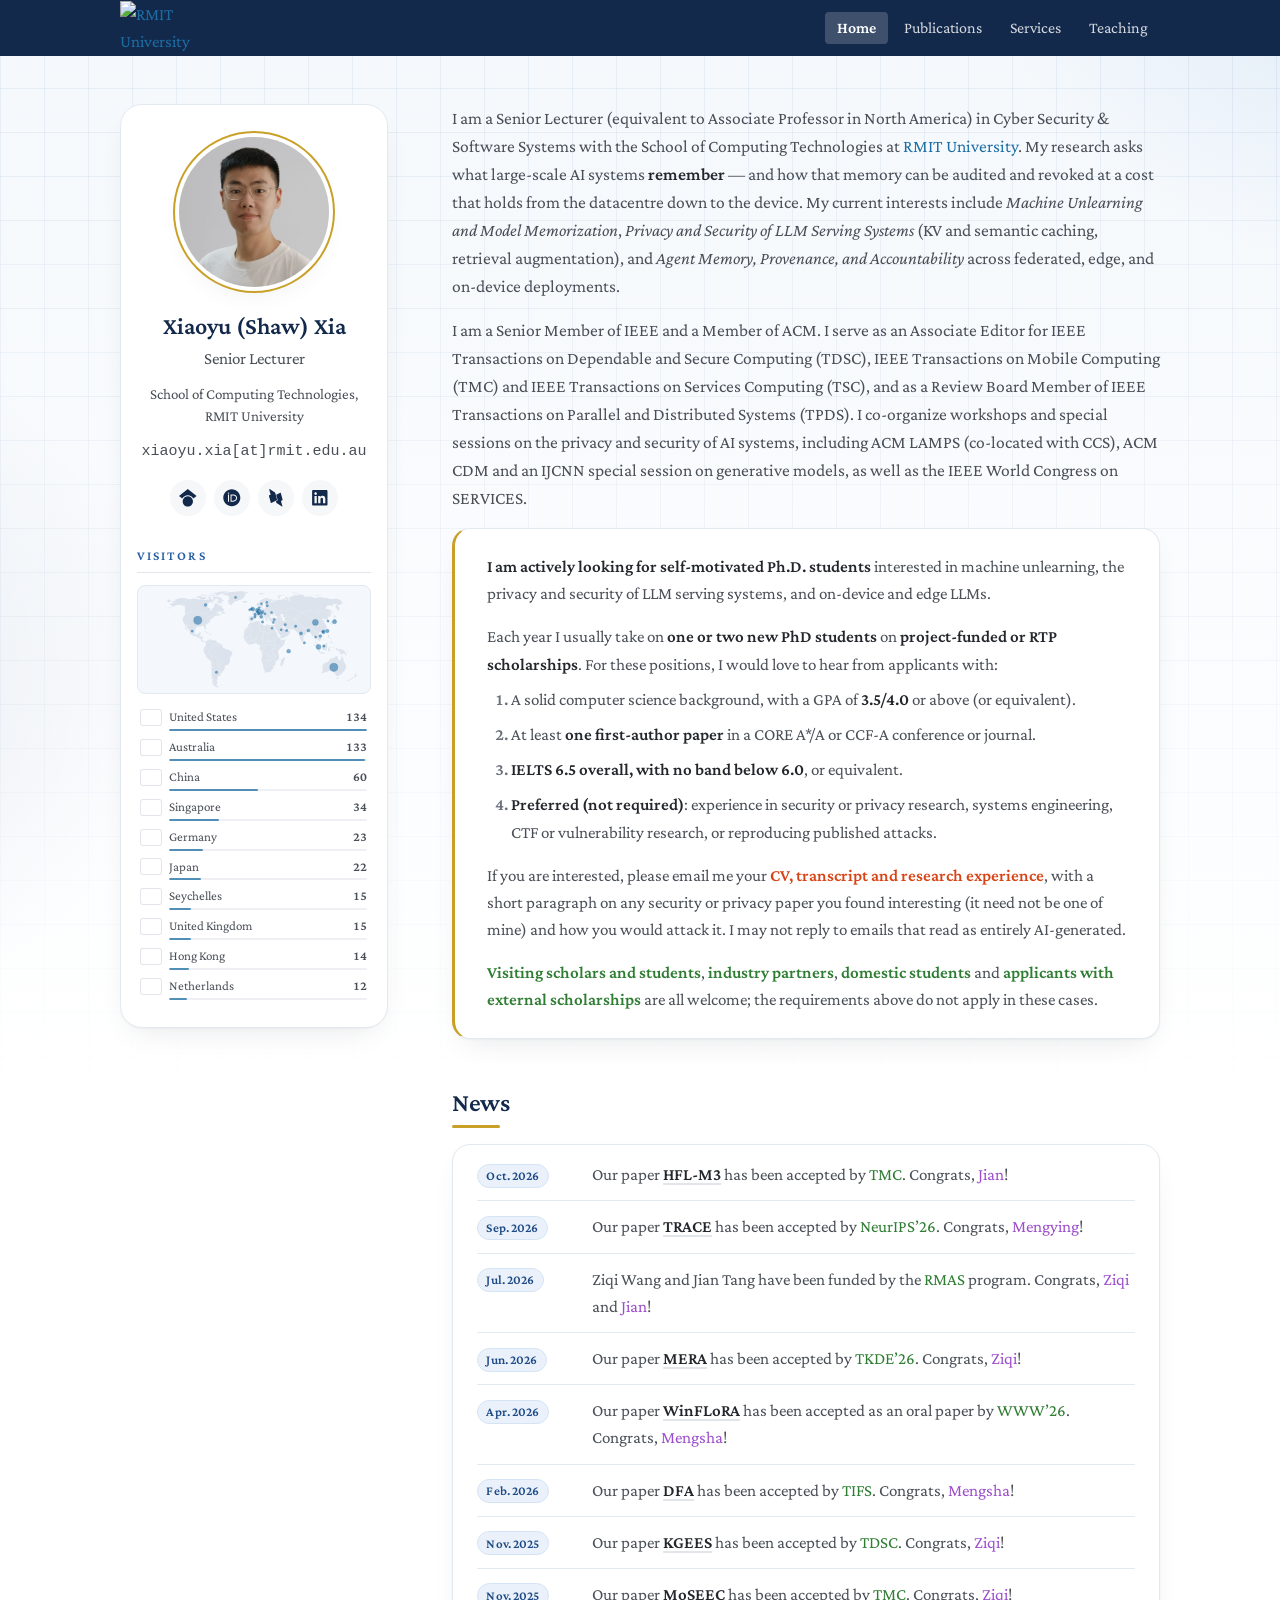
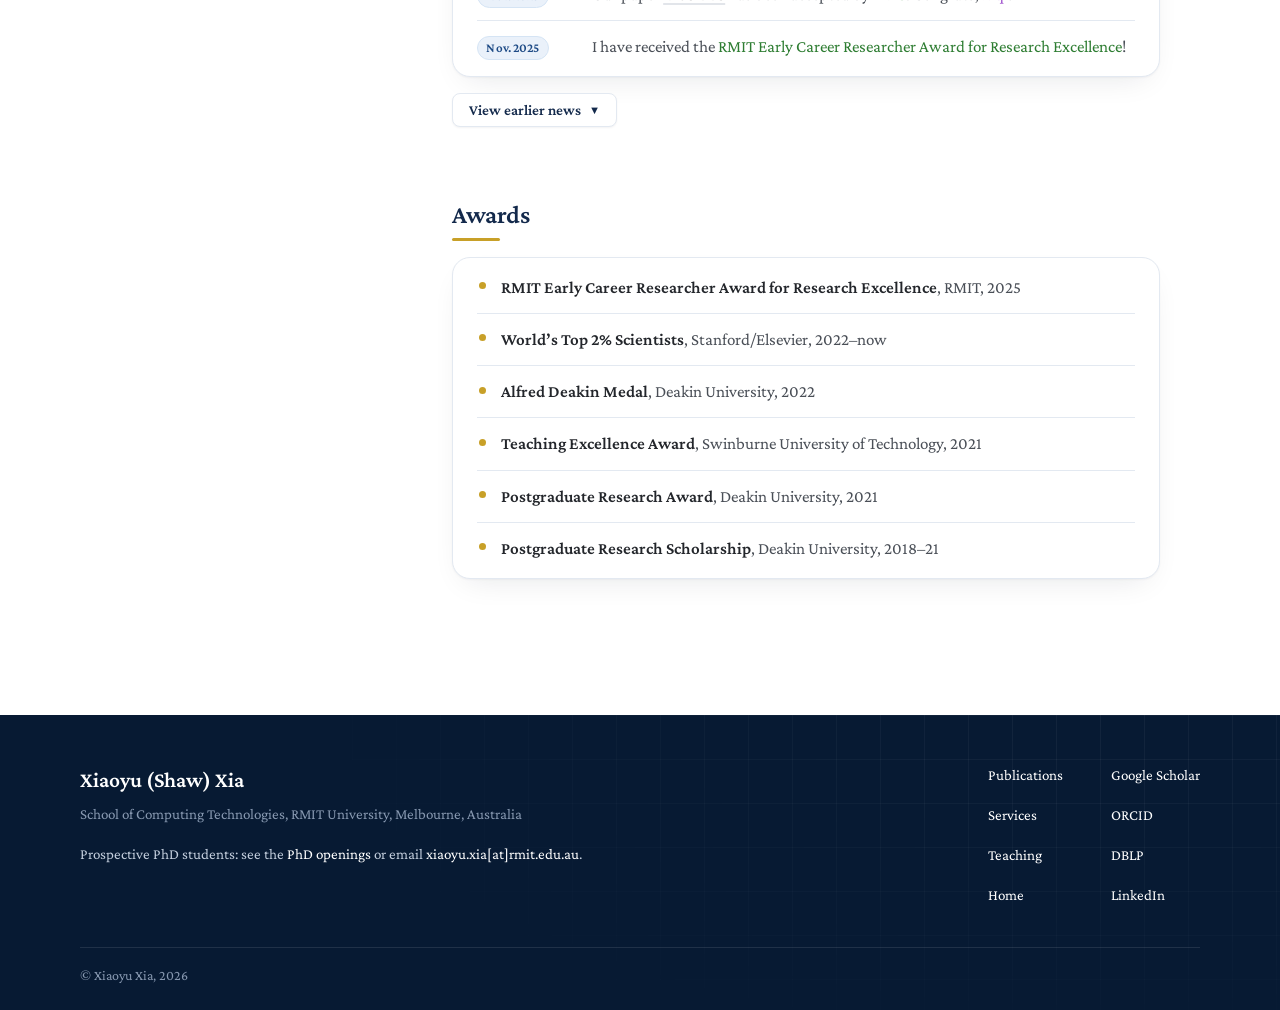
==== commit e74ea449: "new visitor statistic" ====
--- a/index.html
+++ b/index.html
@@ -24,7 +24,7 @@
   <link rel="preconnect" href="https://fonts.googleapis.com">
   <link rel="preconnect" href="https://fonts.gstatic.com" crossorigin>
   <link rel="stylesheet" href="https://fonts.googleapis.com/css2?family=Crimson+Pro:ital,wght@0,400;0,500;0,600;1,400;1,600&amp;family=Ubuntu+Mono&amp;display=swap">
-  <link rel="stylesheet" href="./assets/css/site.css?v=20261117">
+  <link rel="stylesheet" href="./assets/css/site.css?v=202611170311">
 
   <script>
     /* Applies a saved theme before first paint so there is no flash of the wrong palette. */
@@ -305,11 +305,11 @@
     <p class="site-footer__copy">&copy; Xiaoyu Xia, 2026</p>
   </footer>
 
-  <script src="./assets/js/visitor-map.js?v=20261117" defer></script>
-  <script src="./assets/js/site.js?v=20261117" defer></script>
-
-
-  <script src="./assets/js/theme.js?v=20261117" defer></script>
+  <script src="./assets/js/visitor-map.js?v=202611170311" defer></script>
+  <script src="./assets/js/site.js?v=202611170311" defer></script>
+
+
+  <script src="./assets/js/theme.js?v=202611170311" defer></script>
 
   <!-- Google tag (gtag.js) -->
   <script async src="https://www.googletagmanager.com/gtag/js?id=G-73HCP89TG6"></script>
--- a/assets/css/site.css
+++ b/assets/css/site.css
@@ -1422,7 +1422,7 @@
   --research-600: #255da3;
   --research-700: #1d4a85;
 
-  --card-bg:      rgba(255, 255, 255, 0.9);
+  --card-bg:      #ffffff;
   --card-border:  #e3e9f1;
   --card-shadow:  0 1px 2px rgba(15, 23, 42, 0.04), 0 12px 32px -14px rgba(15, 23, 42, 0.12);
   --card-shadow-hover: 0 1px 2px rgba(15, 23, 42, 0.05), 0 18px 40px -16px rgba(15, 23, 42, 0.18);
@@ -1449,7 +1449,7 @@
     --research-200: rgba(127, 178, 232, 0.28);
     --research-600: #7fb2e8;
     --research-700: #a9cbf0;
-    --card-bg:      rgba(31, 34, 45, 0.88);
+    --card-bg:      #1f222d;
     --card-border:  rgba(255, 255, 255, 0.07);
     --card-shadow:  0 1px 2px rgba(0, 0, 0, 0.3), 0 12px 32px -14px rgba(0, 0, 0, 0.6);
     --card-shadow-hover: 0 1px 2px rgba(0, 0, 0, 0.3), 0 18px 40px -16px rgba(0, 0, 0, 0.75);
@@ -1470,7 +1470,7 @@
     --research-200: rgba(127, 178, 232, 0.28);
     --research-600: #7fb2e8;
     --research-700: #a9cbf0;
-    --card-bg:      rgba(31, 34, 45, 0.88);
+    --card-bg:      #1f222d;
     --card-border:  rgba(255, 255, 255, 0.07);
     --card-shadow:  0 1px 2px rgba(0, 0, 0, 0.3), 0 12px 32px -14px rgba(0, 0, 0, 0.6);
     --card-shadow-hover: 0 1px 2px rgba(0, 0, 0, 0.3), 0 18px 40px -16px rgba(0, 0, 0, 0.75);
@@ -1521,8 +1521,6 @@
   border: 1px solid var(--card-border);
   border-radius: var(--card-radius);
   box-shadow: var(--card-shadow);
-  -webkit-backdrop-filter: blur(14px);
-  backdrop-filter: blur(14px);
 }
 
 /* The profile becomes a card of its own in the sidebar. */
@@ -1615,19 +1613,18 @@
   background: var(--accent);
 }
 
-/* Publications: each paper is a card that lifts slightly on hover. */
+/* Publications: each paper is a card; hover only tints the border, so rows
+   passing under the pointer while scrolling do not jump or flash. */
 .publications ol.bibliography > li { margin-bottom: var(--space-4); }
 
 .pub-row {
   padding: var(--space-4) var(--space-5);
-  transition: border-color 0.15s ease, box-shadow 0.15s ease, transform 0.15s ease;
+  transition: border-color 0.2s ease;
 }
 
 .pub-row:hover {
   background: var(--card-bg);
   border-color: var(--research-200);
-  box-shadow: var(--card-shadow-hover);
-  transform: translateY(-1px);
 }
 
 .pub-thumb .teaser {
@@ -1774,7 +1771,7 @@
 }
 
 @media (prefers-reduced-motion: reduce) {
-  .pub-row, .pub-row:hover { transition: none; transform: none; }
+  .pub-row { transition: none; }
 }
 
 @media print {
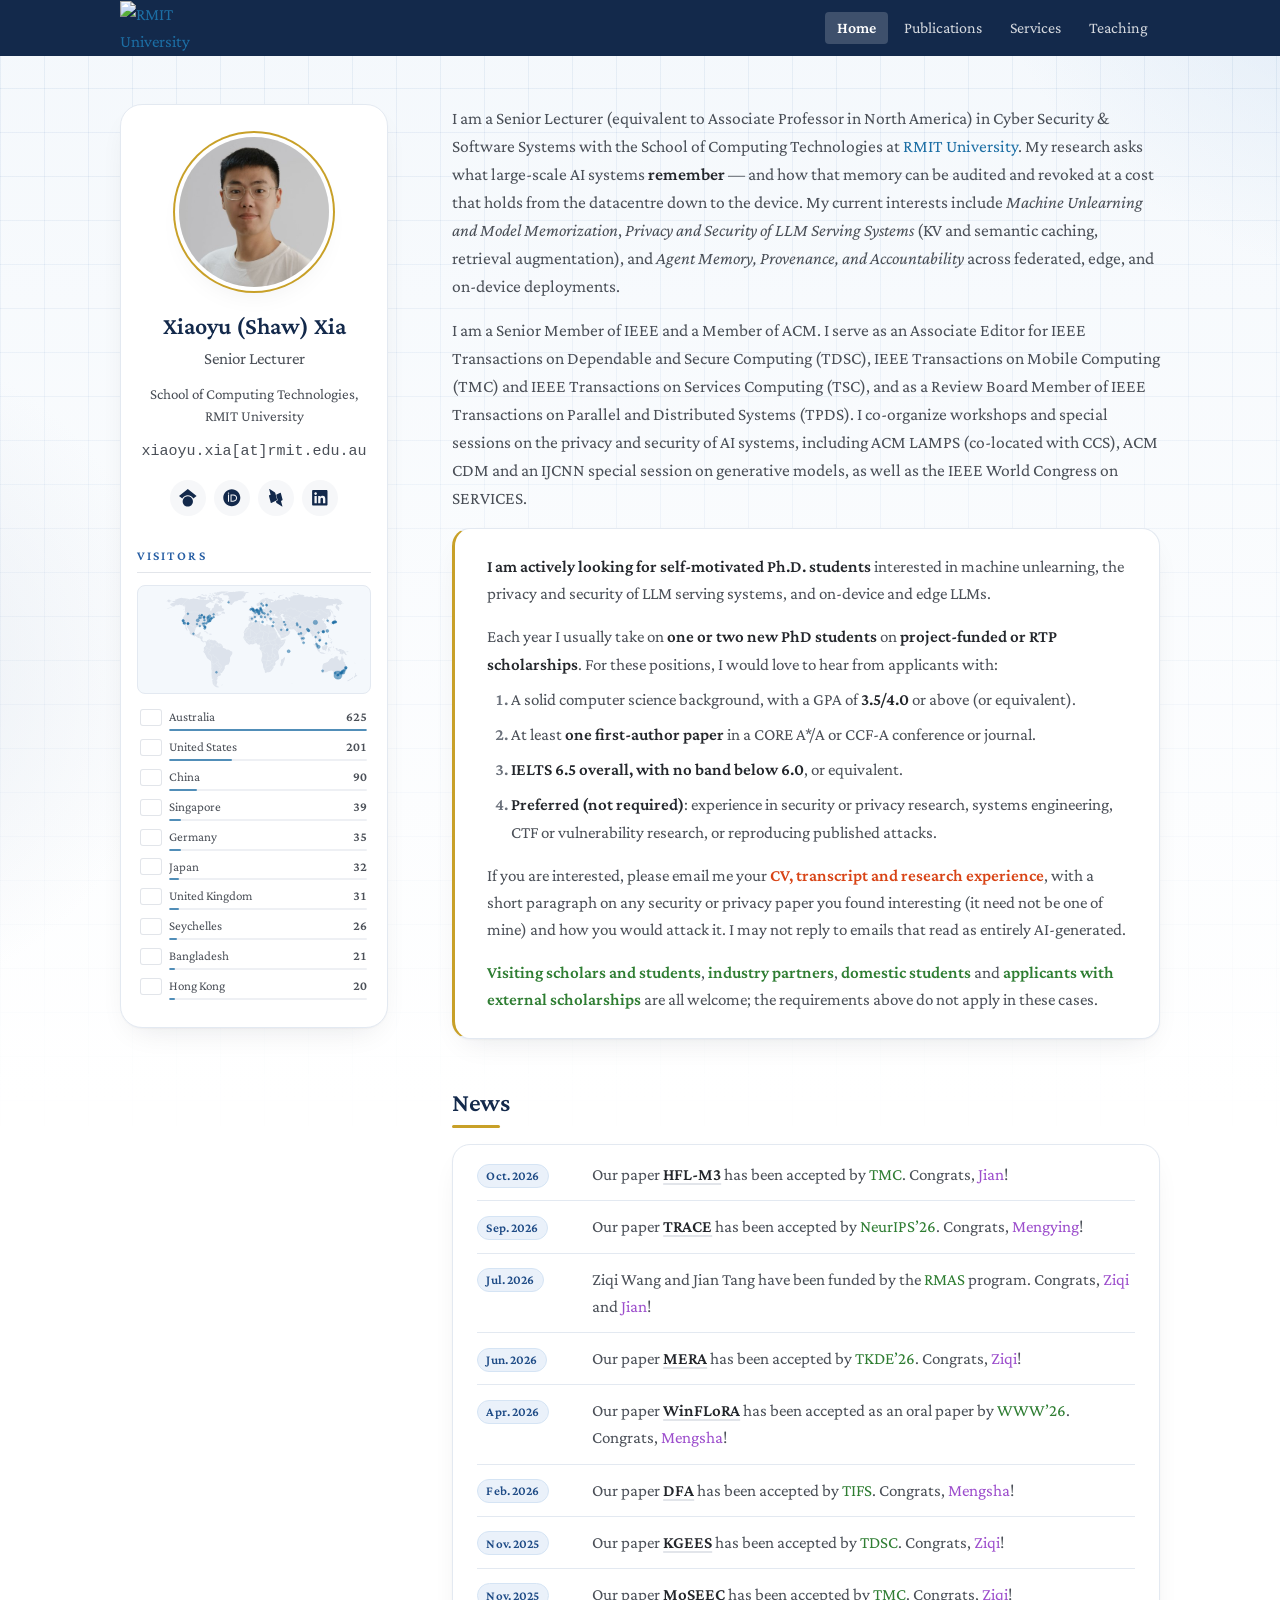
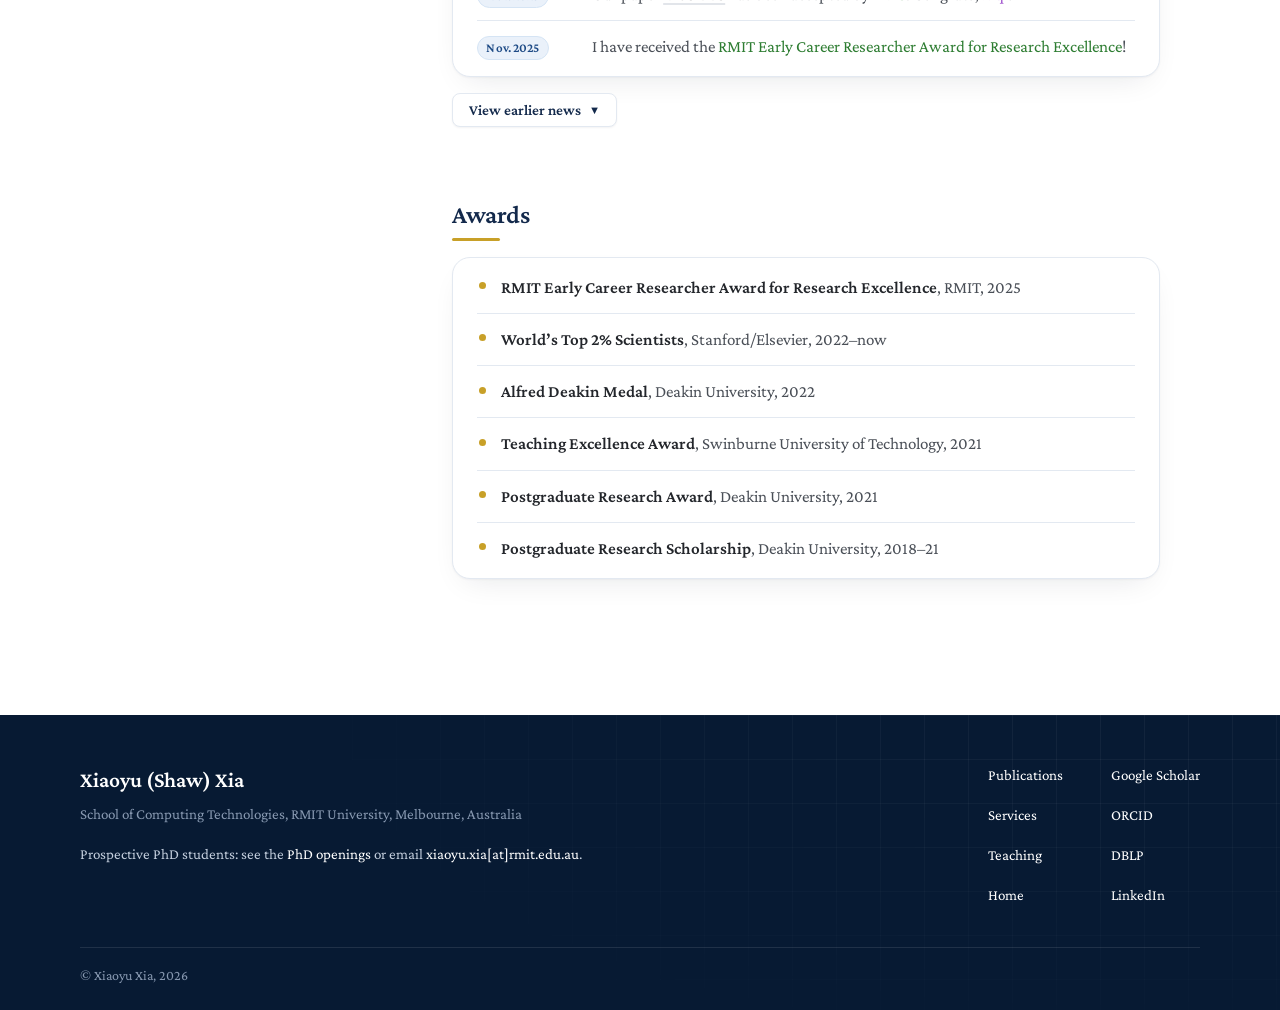
==== commit 14a74050: "update" ====
--- a/index.html
+++ b/index.html
@@ -24,7 +24,7 @@
   <link rel="preconnect" href="https://fonts.googleapis.com">
   <link rel="preconnect" href="https://fonts.gstatic.com" crossorigin>
   <link rel="stylesheet" href="https://fonts.googleapis.com/css2?family=Crimson+Pro:ital,wght@0,400;0,500;0,600;1,400;1,600&amp;family=Ubuntu+Mono&amp;display=swap">
-  <link rel="stylesheet" href="./assets/css/site.css?v=202611170311">
+  <link rel="stylesheet" href="./assets/css/site.css?v=202611170315">
 
   <script>
     /* Applies a saved theme before first paint so there is no flash of the wrong palette. */
@@ -305,11 +305,11 @@
     <p class="site-footer__copy">&copy; Xiaoyu Xia, 2026</p>
   </footer>
 
-  <script src="./assets/js/visitor-map.js?v=202611170311" defer></script>
-  <script src="./assets/js/site.js?v=202611170311" defer></script>
-
-
-  <script src="./assets/js/theme.js?v=202611170311" defer></script>
+  <script src="./assets/js/visitor-map.js?v=202611170315" defer></script>
+  <script src="./assets/js/site.js?v=202611170315" defer></script>
+
+
+  <script src="./assets/js/theme.js?v=202611170315" defer></script>
 
   <!-- Google tag (gtag.js) -->
   <script async src="https://www.googletagmanager.com/gtag/js?id=G-73HCP89TG6"></script>
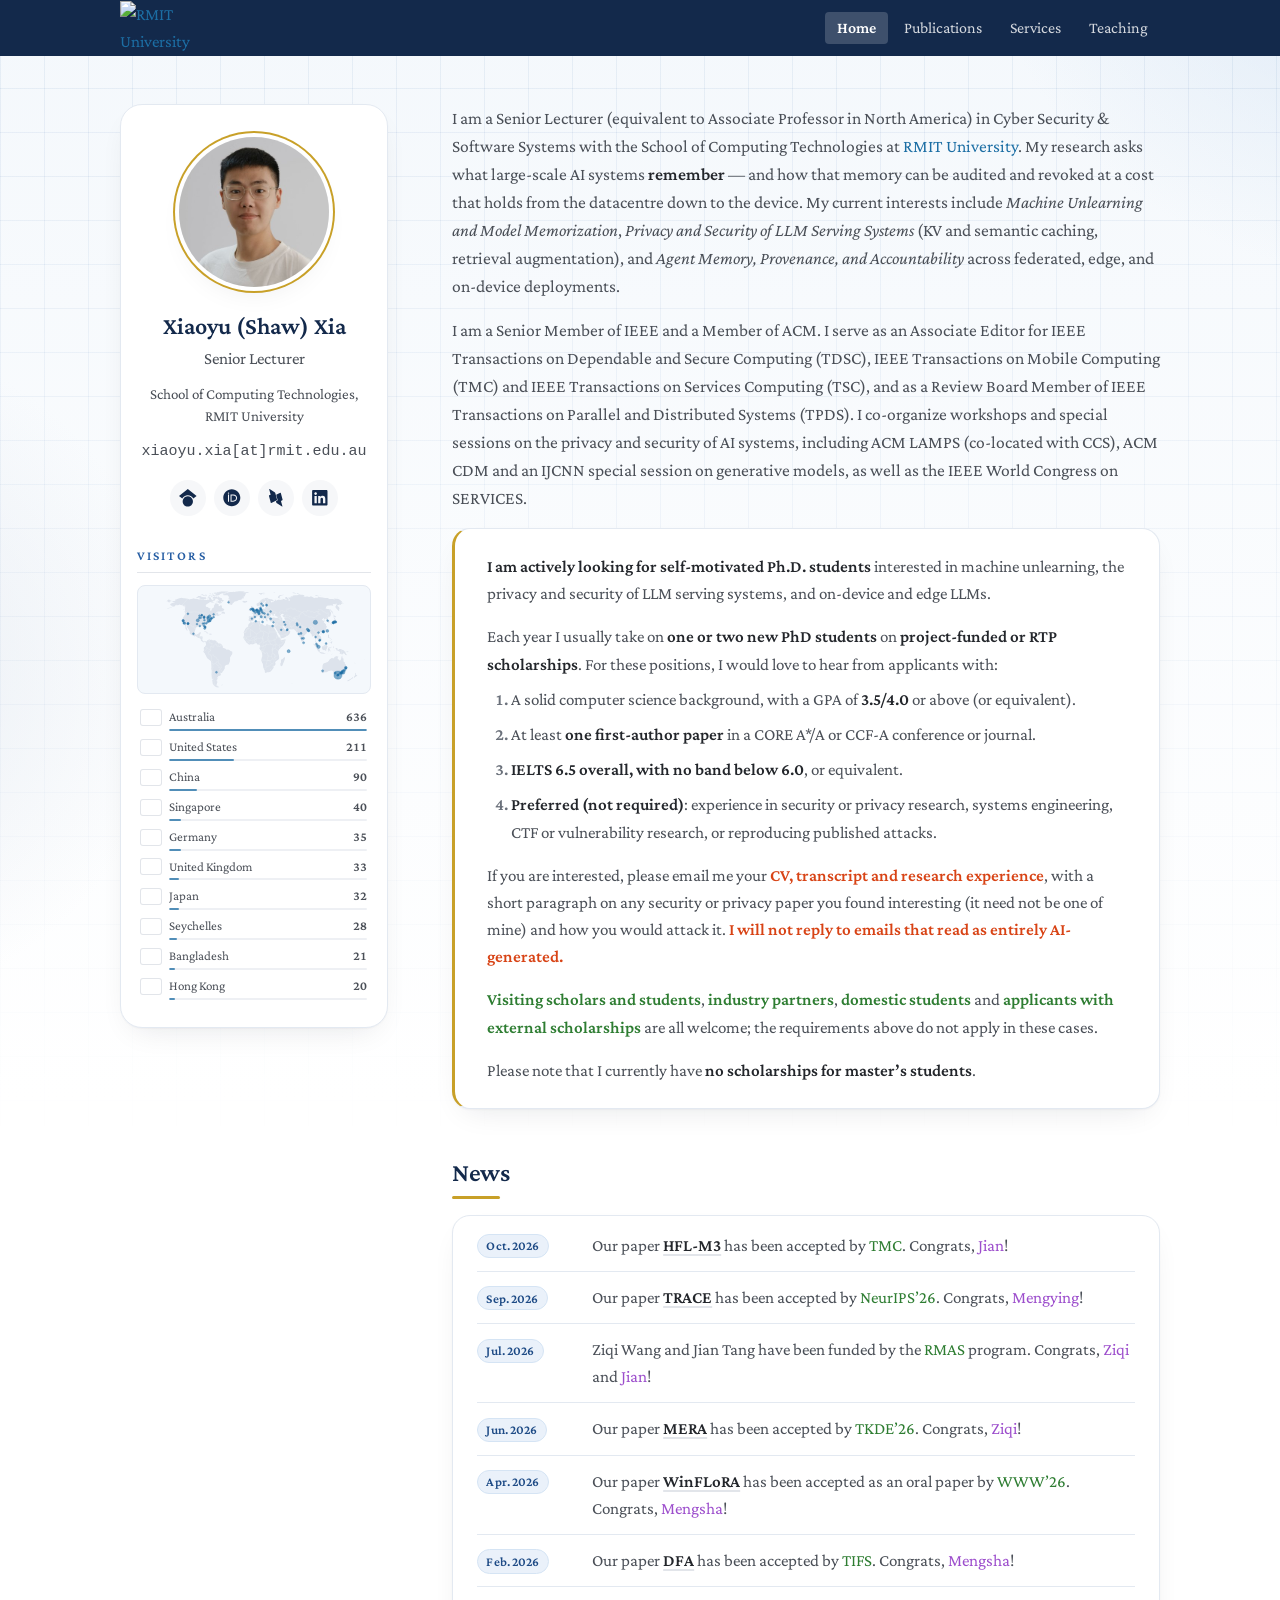
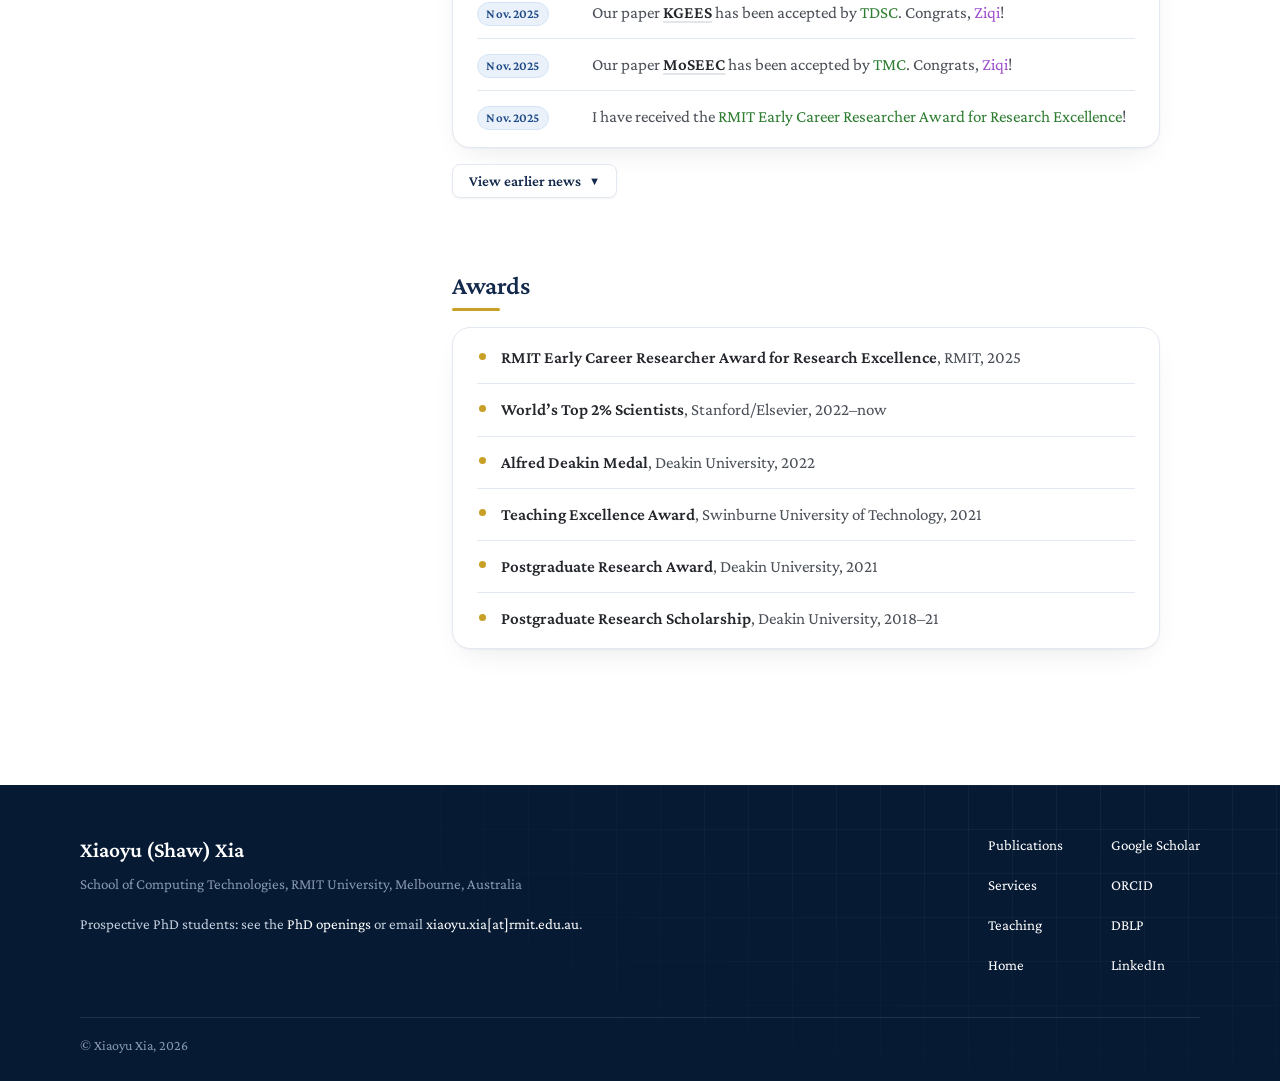
==== commit 17f7f04b: "Update index.html" ====
--- a/index.html
+++ b/index.html
@@ -203,8 +203,8 @@
           If you are interested, please email me your
           <strong class="alert">CV, transcript and research experience</strong>, with a short
           paragraph on any security or privacy paper you found interesting (it need not be one of
-          mine) and how you would attack it. I may not reply to emails that read as entirely
-          AI-generated.
+          mine) and how you would attack it.
+          <strong class="alert">I will not reply to emails that read as entirely AI-generated.</strong>
         </p>
 
         <p>
@@ -213,6 +213,10 @@
           <strong class="venue">domestic students</strong> and
           <strong class="venue">applicants with external scholarships</strong> are all
           welcome; the requirements above do not apply in these cases.
+        </p>
+
+        <p>
+          Please note that I currently have <strong>no scholarships for master&rsquo;s students</strong>.
         </p>
       </div>
 
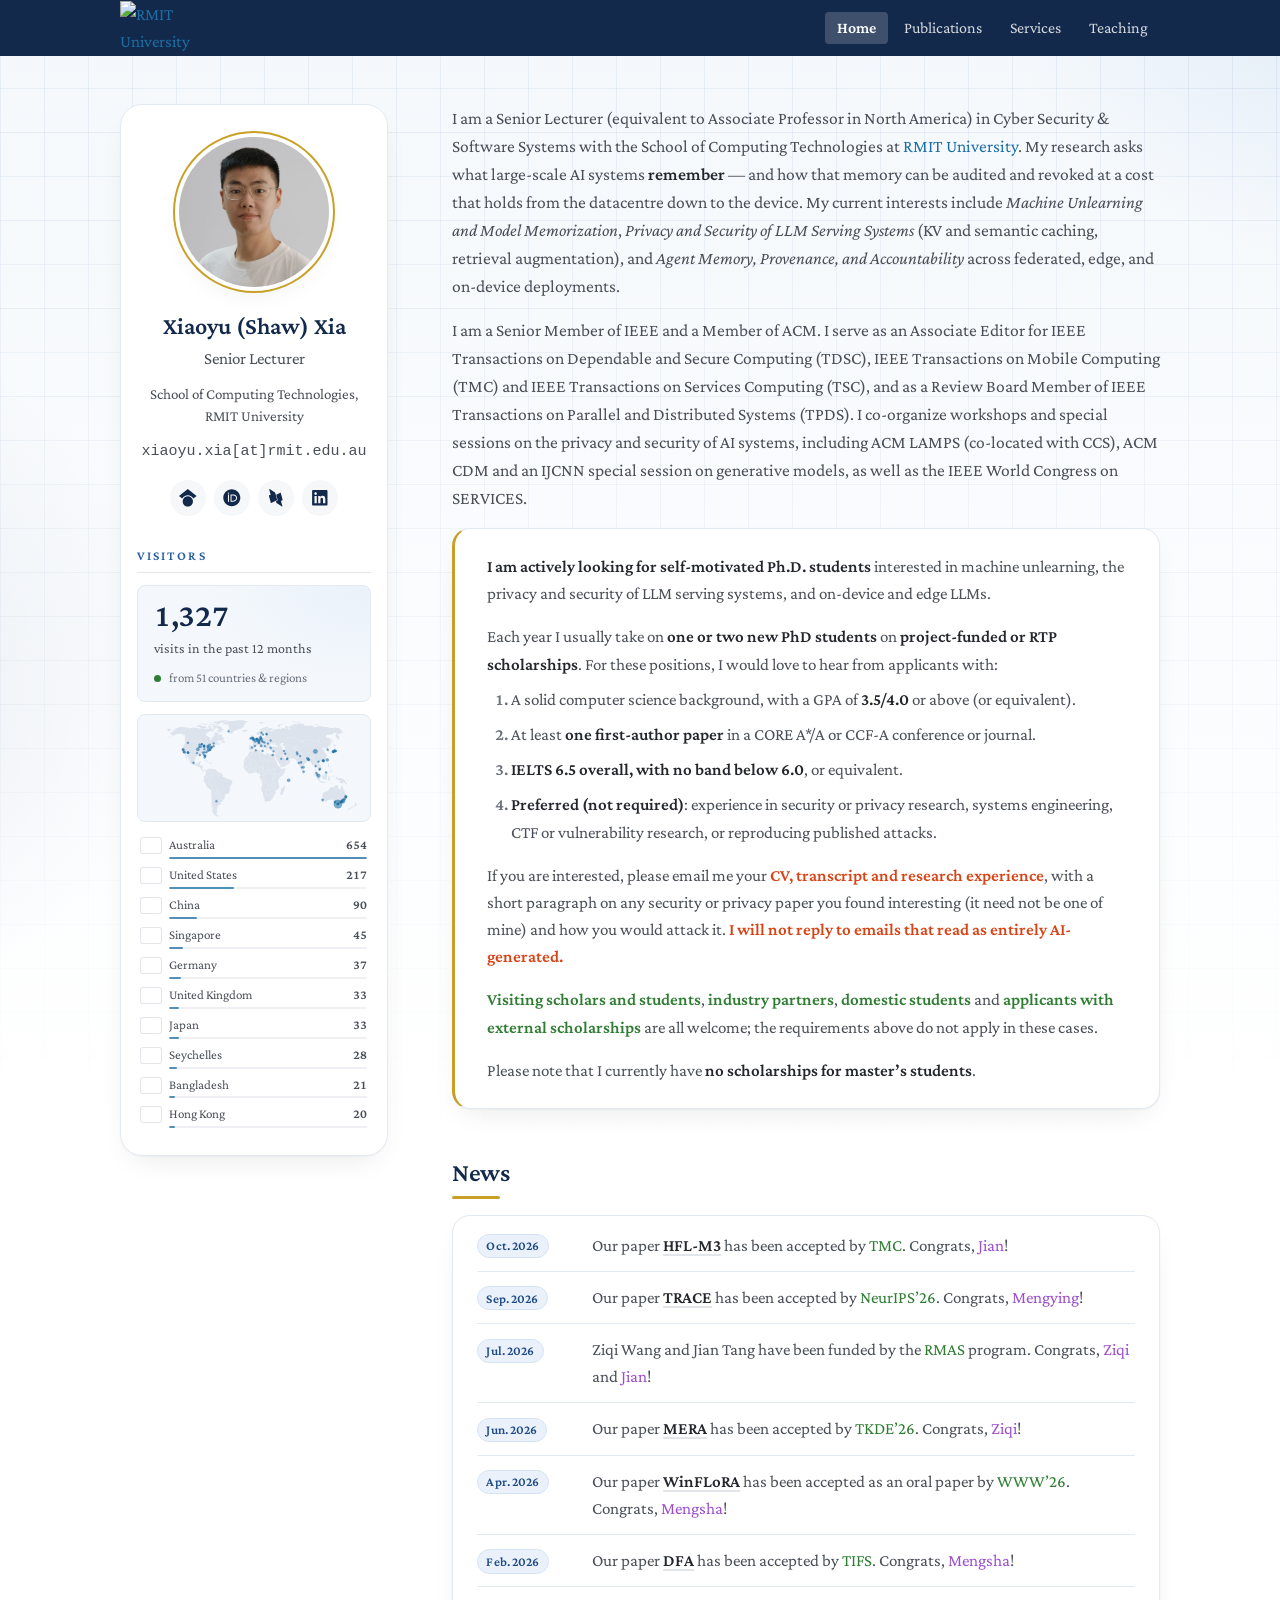
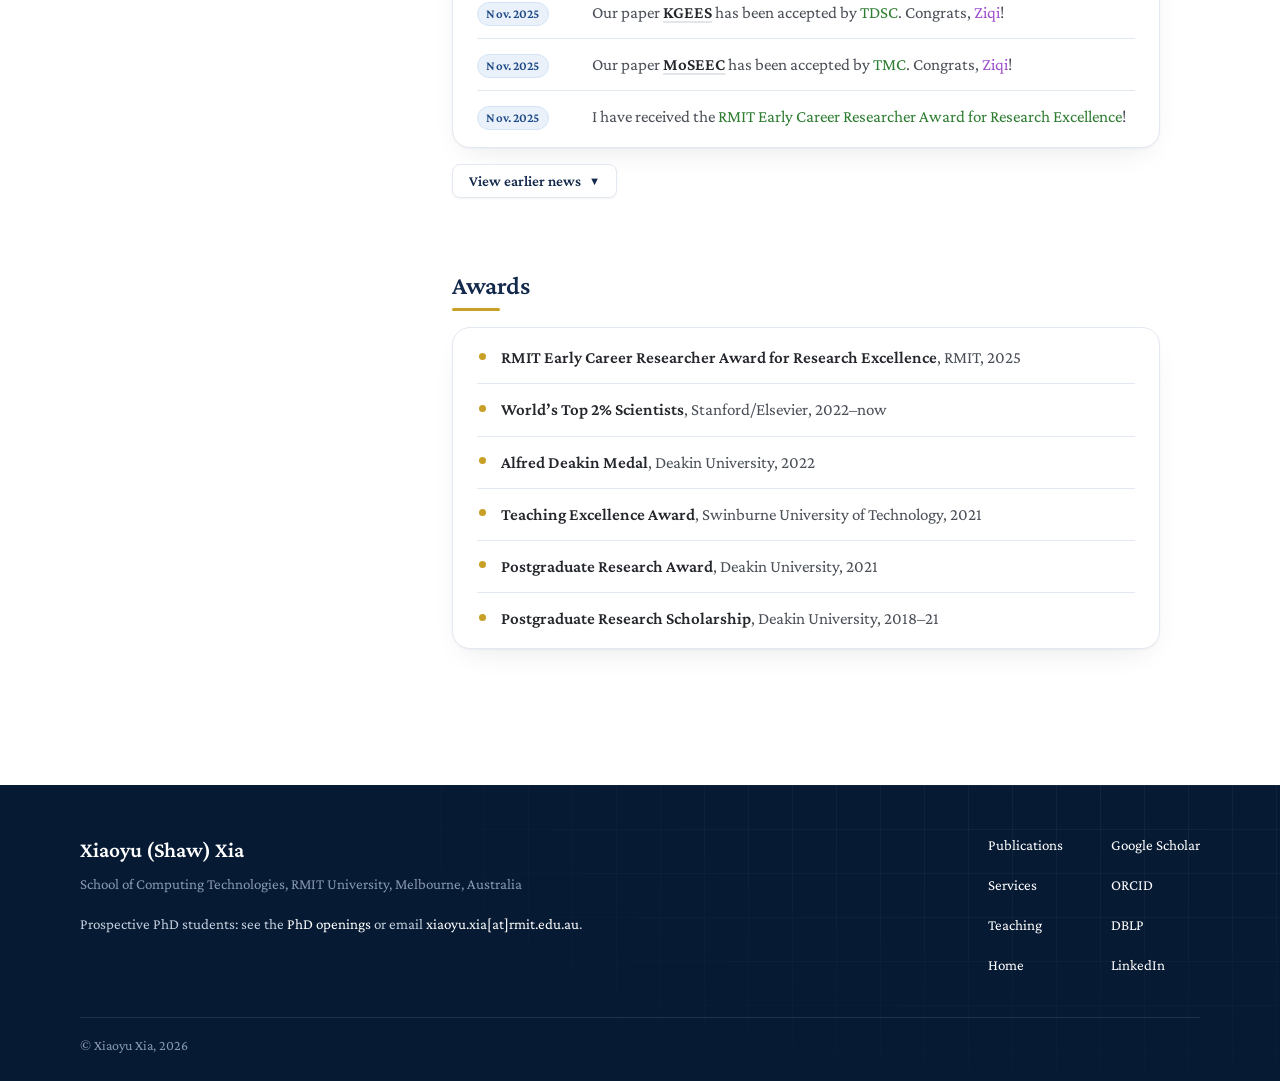
==== commit eeef8842: "update" ====
--- a/index.html
+++ b/index.html
@@ -24,7 +24,7 @@
   <link rel="preconnect" href="https://fonts.googleapis.com">
   <link rel="preconnect" href="https://fonts.gstatic.com" crossorigin>
   <link rel="stylesheet" href="https://fonts.googleapis.com/css2?family=Crimson+Pro:ital,wght@0,400;0,500;0,600;1,400;1,600&amp;family=Ubuntu+Mono&amp;display=swap">
-  <link rel="stylesheet" href="./assets/css/site.css?v=202611170315">
+  <link rel="stylesheet" href="./assets/css/site.css?v=202611221117">
 
   <script>
     /* Applies a saved theme before first paint so there is no flash of the wrong palette. */
@@ -152,6 +152,7 @@
            end of the main column on narrow ones, where the sidebar stacks on top. -->
       <section class="visitor-map" id="visitorMap" aria-labelledby="visitors" hidden>
         <h2 class="visitor-map__title" id="visitors">Visitors</h2>
+        <div class="visitor-map__total" data-visitor-total hidden></div>
         <figure class="visitor-map__canvas" data-visitor-canvas></figure>
         <ol class="visitor-map__ranking" data-visitor-ranking></ol>
       </section>
@@ -309,11 +310,11 @@
     <p class="site-footer__copy">&copy; Xiaoyu Xia, 2026</p>
   </footer>
 
-  <script src="./assets/js/visitor-map.js?v=202611170315" defer></script>
-  <script src="./assets/js/site.js?v=202611170315" defer></script>
-
-
-  <script src="./assets/js/theme.js?v=202611170315" defer></script>
+  <script src="./assets/js/visitor-map.js?v=202611221117" defer></script>
+  <script src="./assets/js/site.js?v=202611221117" defer></script>
+
+
+  <script src="./assets/js/theme.js?v=202611221117" defer></script>
 
   <!-- Google tag (gtag.js) -->
   <script async src="https://www.googletagmanager.com/gtag/js?id=G-73HCP89TG6"></script>
--- a/assets/css/site.css
+++ b/assets/css/site.css
@@ -1403,6 +1403,66 @@
   border: 0;
 }
 
+/* Headline total above the visitor map. */
+.visitor-map__total {
+  position: relative;
+  margin: 0 0 var(--space-3);
+  padding: var(--space-3) var(--space-4) var(--space-3);
+  border-radius: var(--radius);
+  border: 1px solid var(--card-border, var(--border));
+  background:
+    radial-gradient(120% 140% at 100% 0, var(--research-100, var(--surface-2)), transparent 60%),
+    var(--research-50, var(--surface-2));
+  overflow: hidden;
+}
+
+.visitor-map__total[hidden] { display: none; }
+
+.visitor-map__total-num {
+  margin: 0;
+  font-size: 2rem;
+  font-weight: 600;
+  line-height: 1.1;
+  letter-spacing: -0.01em;
+  color: var(--heading);
+  font-variant-numeric: tabular-nums;
+}
+
+.visitor-map__total-label {
+  margin: var(--space-1) 0 0;
+  font-size: 0.875rem;
+  color: var(--ink);
+}
+
+.visitor-map__total-meta {
+  display: flex;
+  align-items: center;
+  gap: var(--space-2);
+  margin: var(--space-2) 0 0;
+  font-size: 0.8125rem;
+  color: var(--ink-muted);
+}
+
+/* A small pulsing dot: the figure is refreshed daily. */
+.visitor-map__total-dot {
+  width: 7px;
+  height: 7px;
+  border-radius: 50%;
+  background: var(--venue);
+  box-shadow: 0 0 0 0 color-mix(in srgb, var(--venue) 45%, transparent);
+  animation: visitor-pulse 2.4s ease-out infinite;
+}
+
+@keyframes visitor-pulse {
+  0%   { box-shadow: 0 0 0 0 color-mix(in srgb, var(--venue) 45%, transparent); }
+  70%  { box-shadow: 0 0 0 7px transparent; }
+  100% { box-shadow: 0 0 0 0 transparent; }
+}
+
+@media (prefers-reduced-motion: reduce) {
+  .visitor-map__total-dot { animation: none; }
+}
+
 /* ==========================================================================
    10. Visual layer — light research-grid backdrop, white cards, pill tags
        and a dark footer band. Loaded after the components so it can restyle
